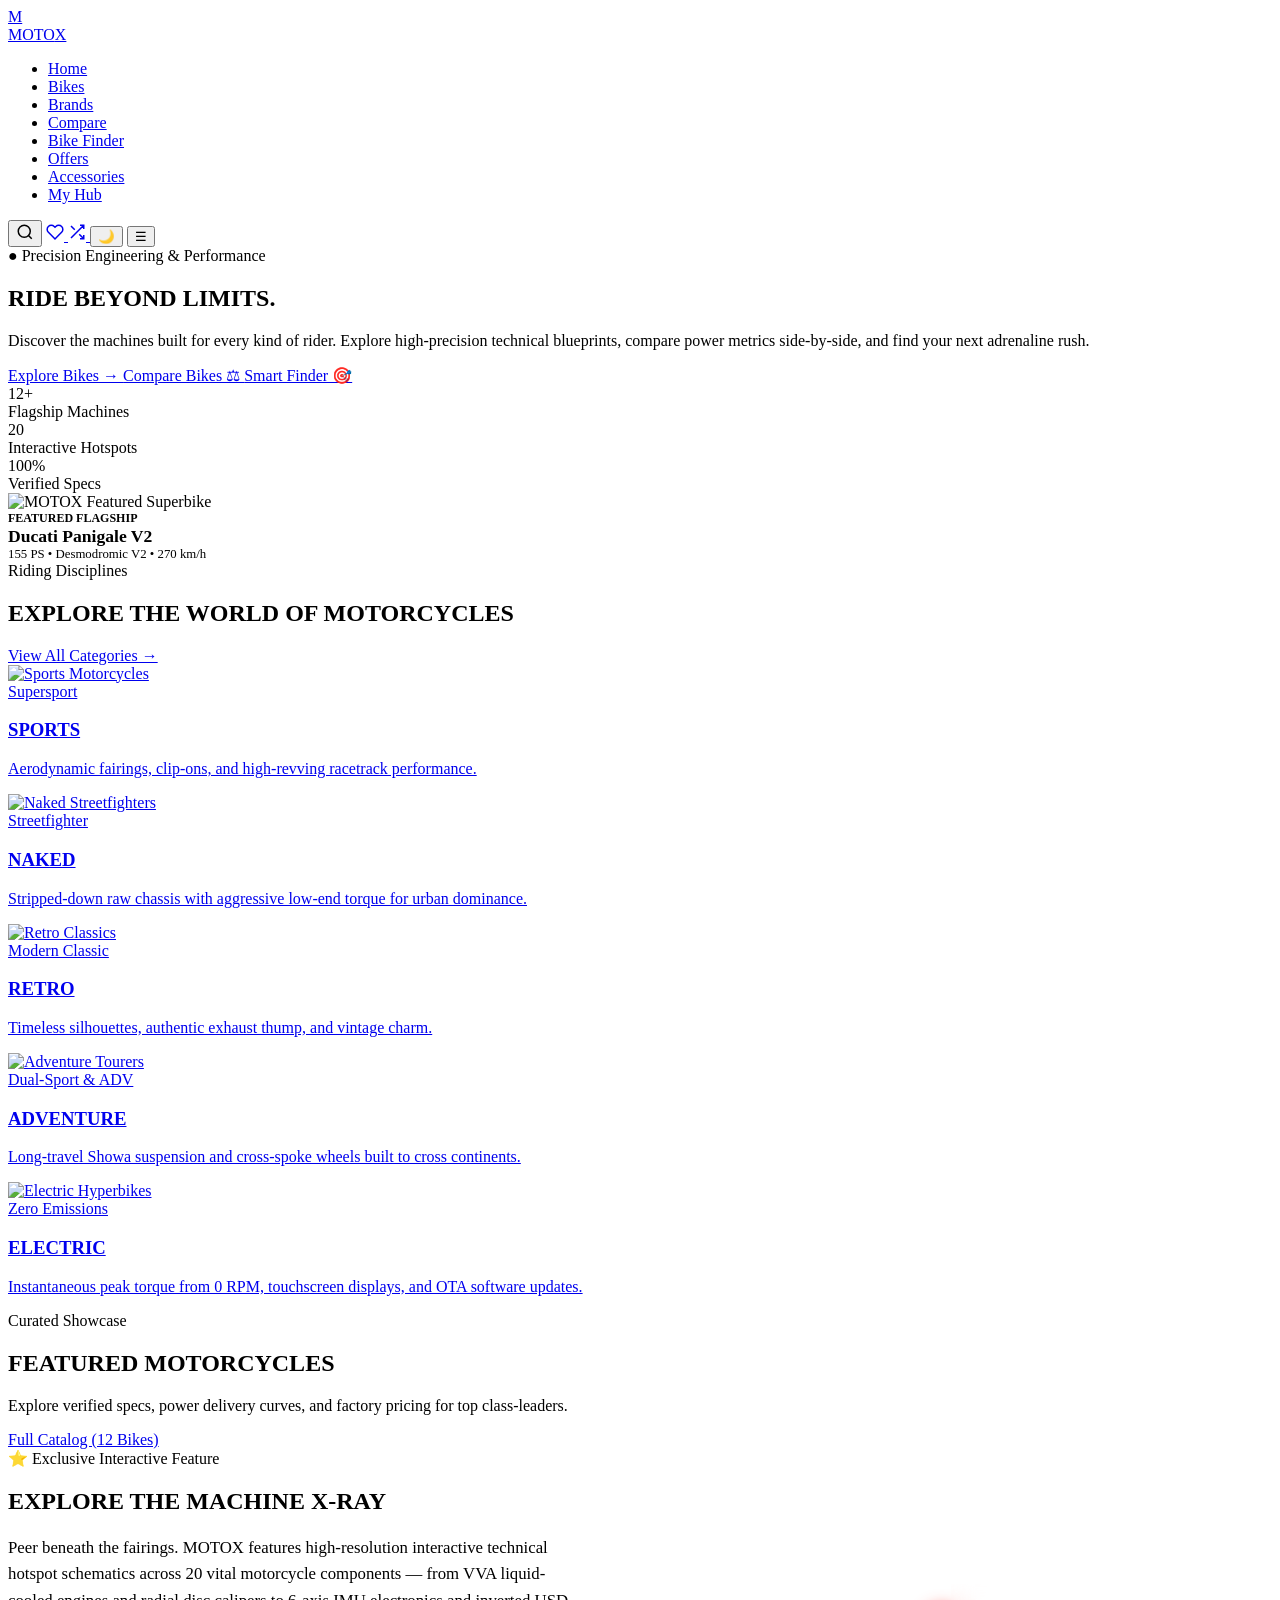
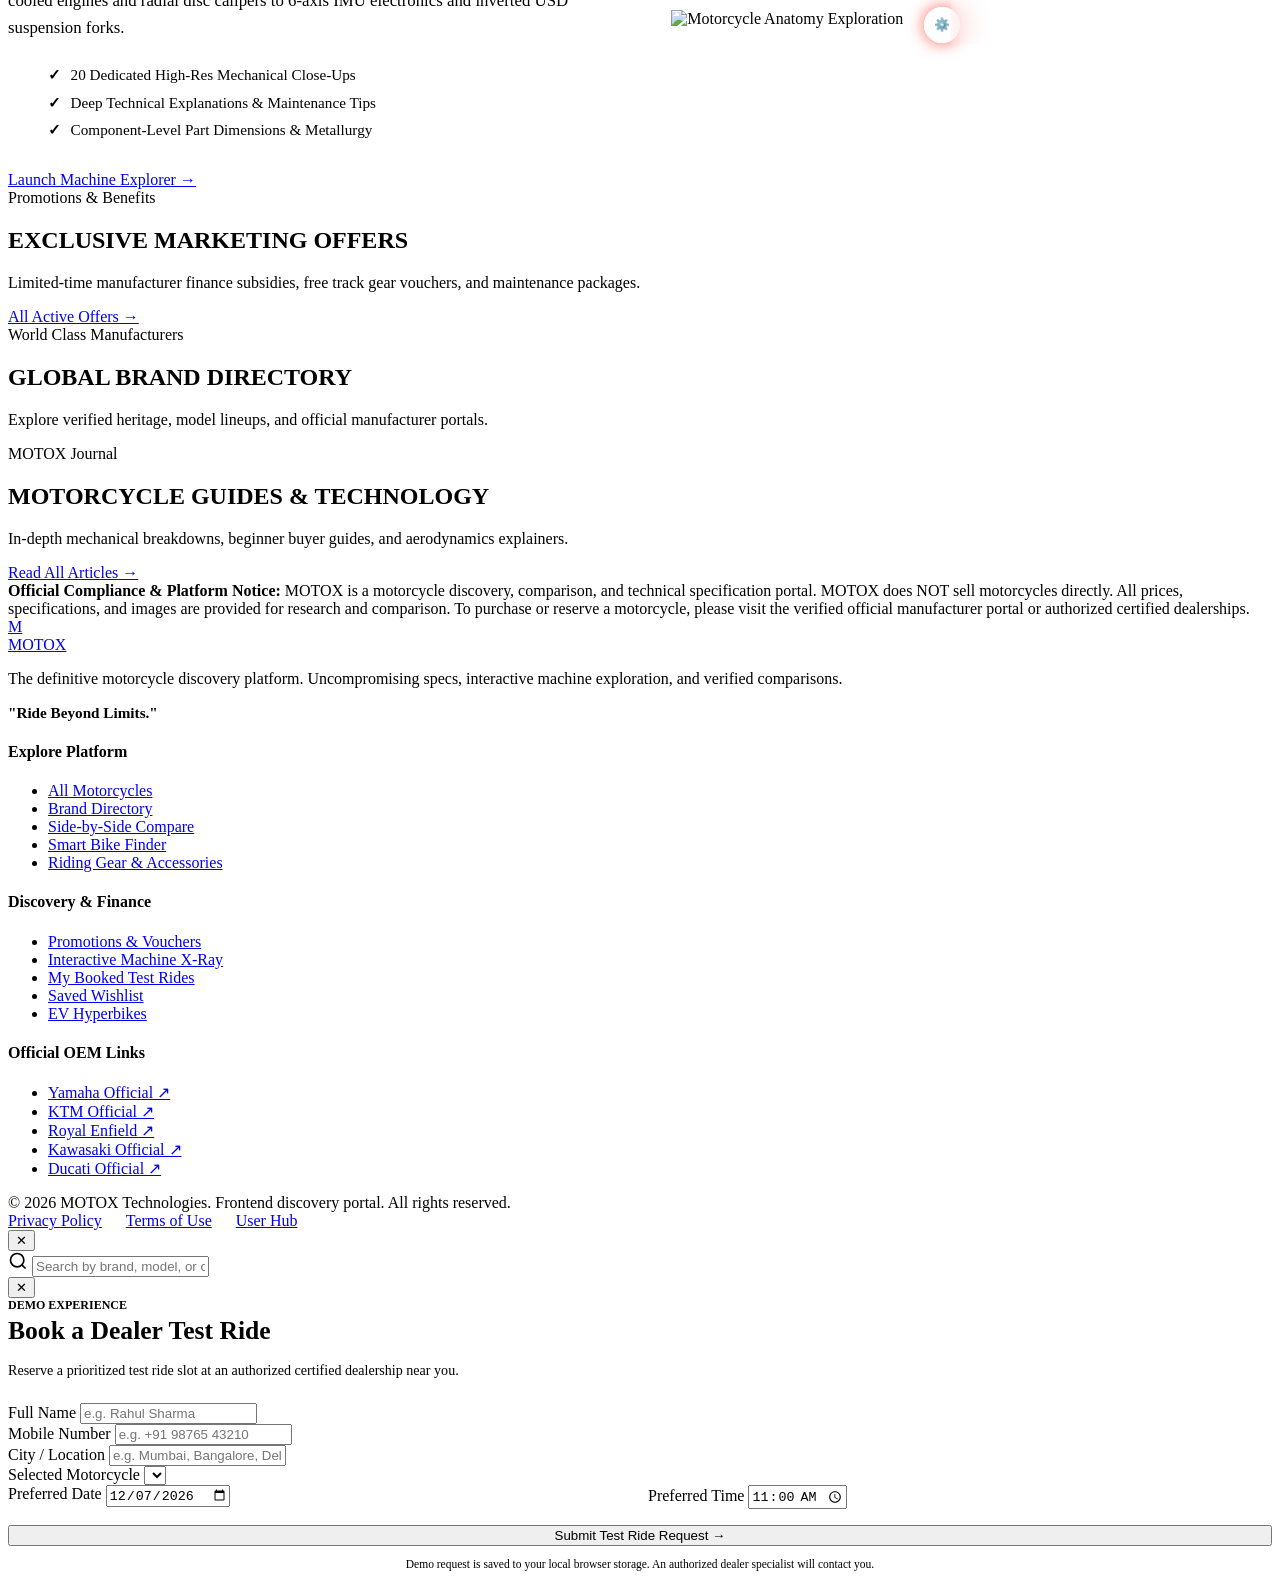
==== index.html @ 743a9ff6 "Add files via upload" ====
<!DOCTYPE html>
<html lang="en" data-theme="dark">
<head>
  <meta charset="UTF-8">
  <meta name="viewport" content="width=device-width, initial-scale=1.0">
  <title>MOTOX — Discover, Compare & Explore Premium Motorcycles</title>
  <meta name="description" content="MOTOX is the premier motorcycle discovery and comparison platform. Explore detailed engineering specifications, interactive parts anatomy, calculate EMI, and discover top bikes.">
  <link rel="stylesheet" href="css/style.css">
  <link rel="stylesheet" href="css/responsive.css">
</head>
<body>

  <!-- Sticky Premium Navigation -->
  <header class="header">
    <div class="container navbar">
      <a href="index.html" class="brand-logo">
        <div class="logo-icon">M</div>
        <span>MOTO<span class="red">X</span></span>
      </a>

      <ul class="nav-links">
        <li><a href="index.html" class="nav-link active">Home</a></li>
        <li><a href="bikes.html" class="nav-link">Bikes</a></li>
        <li><a href="brands.html" class="nav-link">Brands</a></li>
        <li><a href="compare.html" class="nav-link">Compare</a></li>
        <li><a href="finder.html" class="nav-link">Bike Finder</a></li>
        <li><a href="offers.html" class="nav-link">Offers</a></li>
        <li><a href="accessories.html" class="nav-link">Accessories</a></li>
        <li><a href="bookings.html" class="nav-link">My Hub</a></li>
      </ul>

      <div class="nav-actions">
        <!-- Search Trigger -->
        <button class="btn-icon open-search-btn" title="Search Motorcycles (/)" aria-label="Search">
          <svg width="18" height="18" viewBox="0 0 24 24" fill="none" stroke="currentColor" stroke-width="2"><circle cx="11" cy="11" r="8"/><path d="M21 21l-4.35-4.35"/></svg>
        </button>

        <!-- Wishlist -->
        <a href="bookings.html" class="btn-icon" title="Saved Wishlist" aria-label="Wishlist" style="position: relative;">
          <svg width="18" height="18" viewBox="0 0 24 24" fill="none" stroke="currentColor" stroke-width="2"><path d="M20.84 4.61a5.5 5.5 0 00-7.78 0L12 5.67l-1.06-1.06a5.5 5.5 0 00-7.78 7.78l1.06 1.06L12 21.23l7.78-7.78 1.06-1.06a5.5 5.5 0 000-7.78z"/></svg>
          <span class="wishlist-count nav-badge-count" style="display: none;">0</span>
        </a>

        <!-- Compare -->
        <a href="compare.html" class="btn-icon" title="Comparison Tray" aria-label="Compare" style="position: relative;">
          <svg width="18" height="18" viewBox="0 0 24 24" fill="none" stroke="currentColor" stroke-width="2"><path d="M16 3h5v5M4 20L21 3M21 16v5h-5M15 15l6 6M4 4l5 5"/></svg>
          <span class="compare-count nav-badge-count" style="display: none;">0</span>
        </a>

        <!-- Dark/Light Theme Toggle -->
        <button class="btn-icon theme-toggle-btn" title="Toggle Theme" aria-label="Toggle Theme">
          🌙
        </button>

        <!-- Mobile Menu Toggle -->
        <button class="btn-icon mobile-toggle" aria-label="Open Mobile Menu">
          ☰
        </button>
      </div>
    </div>
  </header>

  <main>
    <!-- Cinematic Hero Section -->
    <section class="hero">
      <div class="container hero-grid">
        <div class="hero-content">
          <div class="hero-tagline-badge">
            <span style="color: var(--accent-primary);">●</span> Precision Engineering & Performance
          </div>
          <h1 class="hero-title">RIDE BEYOND <span class="text-gradient">LIMITS.</span></h1>
          <p class="hero-subtitle">
            Discover the machines built for every kind of rider. Explore high-precision technical blueprints, compare power metrics side-by-side, and find your next adrenaline rush.
          </p>

          <div class="hero-actions">
            <a href="bikes.html" class="btn btn-primary btn-lg">
              Explore Bikes →
            </a>
            <a href="compare.html" class="btn btn-secondary btn-lg">
              Compare Bikes ⚖
            </a>
            <a href="finder.html" class="btn btn-outline btn-lg">
              Smart Finder 🎯
            </a>
          </div>

          <div class="hero-stats">
            <div class="stat-item">
              <div class="stat-num">12+</div>
              <div class="stat-label">Flagship Machines</div>
            </div>
            <div class="stat-item">
              <div class="stat-num">20</div>
              <div class="stat-label">Interactive Hotspots</div>
            </div>
            <div class="stat-item">
              <div class="stat-num">100%</div>
              <div class="stat-label">Verified Specs</div>
            </div>
          </div>
        </div>

        <div class="hero-visual">
          <div class="hero-glow-ring"></div>
          <div class="hero-image-wrap">
            <img src="https://images.unsplash.com/photo-1568772585407-9361f9bf3a87?auto=format&fit=crop&w=1200&q=80" alt="MOTOX Featured Superbike" onerror="handleImgError(this)">
          </div>
          <div class="hero-badge-floating">
            <div style="font-size: 0.75rem; text-transform: uppercase; color: var(--accent-primary); font-weight: 700;">Featured Flagship</div>
            <div style="font-size: 1.1rem; font-weight: 800;">Ducati Panigale V2</div>
            <div style="font-size: 0.8rem; color: var(--text-muted);">155 PS • Desmodromic V2 • 270 km/h</div>
          </div>
        </div>
      </div>
    </section>

    <!-- Category Discovery Section -->
    <section class="section section-darker">
      <div class="container">
        <div class="section-header">
          <div>
            <span class="section-subtitle-tag">Riding Disciplines</span>
            <h2 class="section-title">EXPLORE THE WORLD OF MOTORCYCLES</h2>
          </div>
          <a href="bikes.html" class="btn btn-outline btn-sm">View All Categories →</a>
        </div>

        <div class="categories-grid">
          <a href="bikes.html?category=sports" class="category-card">
            <img src="https://images.unsplash.com/photo-1568772585407-9361f9bf3a87?auto=format&fit=crop&w=800&q=80" alt="Sports Motorcycles" onerror="handleImgError(this)">
            <div class="category-card-overlay"></div>
            <div class="category-card-content">
              <span class="badge badge-accent" style="margin-bottom: 0.4rem;">Supersport</span>
              <h3 class="category-card-title">SPORTS</h3>
              <p class="category-card-desc">Aerodynamic fairings, clip-ons, and high-revving racetrack performance.</p>
            </div>
          </a>

          <a href="bikes.html?category=naked" class="category-card">
            <img src="https://images.unsplash.com/photo-1609630875171-b1321377ee65?auto=format&fit=crop&w=800&q=80" alt="Naked Streetfighters" onerror="handleImgError(this)">
            <div class="category-card-overlay"></div>
            <div class="category-card-content">
              <span class="badge badge-accent" style="margin-bottom: 0.4rem;">Streetfighter</span>
              <h3 class="category-card-title">NAKED</h3>
              <p class="category-card-desc">Stripped-down raw chassis with aggressive low-end torque for urban dominance.</p>
            </div>
          </a>

          <a href="bikes.html?category=retro" class="category-card">
            <img src="https://images.unsplash.com/photo-1599819811279-d5ad9cccf838?auto=format&fit=crop&w=800&q=80" alt="Retro Classics" onerror="handleImgError(this)">
            <div class="category-card-overlay"></div>
            <div class="category-card-content">
              <span class="badge badge-accent" style="margin-bottom: 0.4rem;">Modern Classic</span>
              <h3 class="category-card-title">RETRO</h3>
              <p class="category-card-desc">Timeless silhouettes, authentic exhaust thump, and vintage charm.</p>
            </div>
          </a>

          <a href="bikes.html?category=adventure" class="category-card">
            <img src="https://images.unsplash.com/photo-1591637333184-19aa84b3e01f?auto=format&fit=crop&w=800&q=80" alt="Adventure Tourers" onerror="handleImgError(this)">
            <div class="category-card-overlay"></div>
            <div class="category-card-content">
              <span class="badge badge-accent" style="margin-bottom: 0.4rem;">Dual-Sport & ADV</span>
              <h3 class="category-card-title">ADVENTURE</h3>
              <p class="category-card-desc">Long-travel Showa suspension and cross-spoke wheels built to cross continents.</p>
            </div>
          </a>

          <a href="bikes.html?category=electric" class="category-card">
            <img src="https://images.unsplash.com/photo-1558981854-325087796d88?auto=format&fit=crop&w=800&q=80" alt="Electric Hyperbikes" onerror="handleImgError(this)">
            <div class="category-card-overlay"></div>
            <div class="category-card-content">
              <span class="badge badge-accent" style="margin-bottom: 0.4rem;">Zero Emissions</span>
              <h3 class="category-card-title">ELECTRIC</h3>
              <p class="category-card-desc">Instantaneous peak torque from 0 RPM, touchscreen displays, and OTA software updates.</p>
            </div>
          </a>
        </div>
      </div>
    </section>

    <!-- Featured Motorcycles Product Grid -->
    <section class="section">
      <div class="container">
        <div class="section-header">
          <div>
            <span class="section-subtitle-tag">Curated Showcase</span>
            <h2 class="section-title">FEATURED MOTORCYCLES</h2>
            <p class="section-desc">Explore verified specs, power delivery curves, and factory pricing for top class-leaders.</p>
          </div>
          <div style="display: flex; gap: 0.5rem;">
            <a href="bikes.html" class="btn btn-secondary btn-sm">Full Catalog (12 Bikes)</a>
          </div>
        </div>

        <div class="bikes-grid" id="featuredHomeBikesGrid">
          <!-- Populated via JavaScript -->
        </div>
      </div>
    </section>

    <!-- Feature Highlight: "Explore The Machine" Teaser -->
    <section class="section section-darker" style="border-top: 1px solid var(--border-subtle); border-bottom: 1px solid var(--border-subtle);">
      <div class="container">
        <div style="display: grid; grid-template-columns: 1fr 1.1fr; gap: 3.5rem; align-items: center;">
          <div>
            <span class="section-subtitle-tag">⭐ Exclusive Interactive Feature</span>
            <h2 class="section-title" style="margin-bottom: 1.25rem;">EXPLORE THE MACHINE X-RAY</h2>
            <p style="color: var(--text-secondary); font-size: 1.05rem; line-height: 1.6; margin-bottom: 1.5rem;">
              Peer beneath the fairings. MOTOX features high-resolution interactive technical hotspot schematics across 20 vital motorcycle components — from VVA liquid-cooled engines and radial disc calipers to 6-axis IMU electronics and inverted USD suspension forks.
            </p>
            <ul style="list-style: none; display: flex; flex-direction: column; gap: 0.6rem; margin-bottom: 2rem;">
              <li style="display: flex; align-items: center; gap: 0.6rem; color: var(--text-primary); font-size: 0.95rem;">
                <span style="color: var(--accent-primary); font-weight: bold;">✓</span> 20 Dedicated High-Res Mechanical Close-Ups
              </li>
              <li style="display: flex; align-items: center; gap: 0.6rem; color: var(--text-primary); font-size: 0.95rem;">
                <span style="color: var(--accent-primary); font-weight: bold;">✓</span> Deep Technical Explanations & Maintenance Tips
              </li>
              <li style="display: flex; align-items: center; gap: 0.6rem; color: var(--text-primary); font-size: 0.95rem;">
                <span style="color: var(--accent-primary); font-weight: bold;">✓</span> Component-Level Part Dimensions & Metallurgy
              </li>
            </ul>
            <a href="bike-details.html?id=yamaha-r15-v4" class="btn btn-primary btn-lg">
              Launch Machine Explorer →
            </a>
          </div>

          <div style="position: relative; background: var(--bg-surface); border: 1px solid var(--border-medium); border-radius: var(--radius-xl); padding: 2rem; box-shadow: var(--shadow-lg);">
            <img src="https://images.unsplash.com/photo-1568772585407-9361f9bf3a87?auto=format&fit=crop&w=1000&q=80" alt="Motorcycle Anatomy Exploration" style="border-radius: var(--radius-md); width: 100%;" onerror="handleImgError(this)">
            <div style="position: absolute; top: 35%; left: 45%; background: var(--accent-primary); color: #fff; border: 2px solid #fff; width: 32px; height: 32px; border-radius: 50%; display: flex; align-items: center; justify-content: center; font-size: 0.8rem; font-weight: 800; box-shadow: 0 0 16px rgba(255,59,48,0.8); animation: pulseRing 2s infinite;">
              ⚙️
            </div>
            <div style="position: absolute; bottom: 20%; right: 10%; background: var(--bg-glass); backdrop-filter: blur(10px); border: 1px solid var(--border-medium); padding: 0.75rem 1.25rem; border-radius: var(--radius-md);">
              <span style="color: var(--accent-primary); font-size: 0.75rem; font-weight: 700; text-transform: uppercase;">Hotspot #1</span>
              <div style="font-weight: 800; font-size: 0.95rem;">155cc Liquid-Cooled VVA Engine</div>
            </div>
          </div>
        </div>
      </div>
    </section>

    <!-- Limited Time Marketing Offers & Countdown -->
    <section class="section">
      <div class="container">
        <div class="section-header">
          <div>
            <span class="section-subtitle-tag">Promotions & Benefits</span>
            <h2 class="section-title">EXCLUSIVE MARKETING OFFERS</h2>
            <p class="section-desc">Limited-time manufacturer finance subsidies, free track gear vouchers, and maintenance packages.</p>
          </div>
          <a href="offers.html" class="btn btn-outline btn-sm">All Active Offers →</a>
        </div>

        <div class="offers-grid" id="homeOffersGrid">
          <!-- Populated by JS -->
        </div>
      </div>
    </section>

    <!-- Brand Discovery Showcase -->
    <section class="section section-darker">
      <div class="container">
        <div class="section-header-center">
          <span class="section-subtitle-tag">World Class Manufacturers</span>
          <h2 class="section-title">GLOBAL BRAND DIRECTORY</h2>
          <p class="section-desc">Explore verified heritage, model lineups, and official manufacturer portals.</p>
        </div>

        <div style="display: grid; grid-template-columns: repeat(auto-fill, minmax(180px, 1fr)); gap: 1.25rem;" id="homeBrandsGrid">
          <!-- Populated by JS -->
        </div>
      </div>
    </section>

    <!-- Editorial Guides & Tech Articles -->
    <section class="section">
      <div class="container">
        <div class="section-header">
          <div>
            <span class="section-subtitle-tag">MOTOX Journal</span>
            <h2 class="section-title">MOTORCYCLE GUIDES & TECHNOLOGY</h2>
            <p class="section-desc">In-depth mechanical breakdowns, beginner buyer guides, and aerodynamics explainers.</p>
          </div>
          <a href="articles.html" class="btn btn-outline btn-sm" id="viewAllArticlesBtn">Read All Articles →</a>
        </div>

        <div class="articles-grid" id="homeArticlesGrid">
          <!-- Populated by JS -->
        </div>
      </div>
    </section>
  </main>

  <!-- Premium Footer -->
  <footer class="footer">
    <div class="container">
      <div class="footer-disclaimer-card">
        <strong>Official Compliance & Platform Notice:</strong> MOTOX is a motorcycle discovery, comparison, and technical specification portal. MOTOX does NOT sell motorcycles directly. All prices, specifications, and images are provided for research and comparison. To purchase or reserve a motorcycle, please visit the verified official manufacturer portal or authorized certified dealerships.
      </div>

      <div class="footer-grid">
        <div class="footer-brand">
          <a href="index.html" class="brand-logo">
            <div class="logo-icon">M</div>
            <span>MOTO<span class="red">X</span></span>
          </a>
          <p>The definitive motorcycle discovery platform. Uncompromising specs, interactive machine exploration, and verified comparisons.</p>
          <div style="color: var(--accent-primary); font-family: var(--font-heading); font-weight: 700; font-size: 0.95rem;">
            "Ride Beyond Limits."
          </div>
        </div>

        <div class="footer-links-col">
          <h4>Explore Platform</h4>
          <ul class="footer-links">
            <li><a href="bikes.html">All Motorcycles</a></li>
            <li><a href="brands.html">Brand Directory</a></li>
            <li><a href="compare.html">Side-by-Side Compare</a></li>
            <li><a href="finder.html">Smart Bike Finder</a></li>
            <li><a href="accessories.html">Riding Gear & Accessories</a></li>
          </ul>
        </div>

        <div class="footer-links-col">
          <h4>Discovery & Finance</h4>
          <ul class="footer-links">
            <li><a href="offers.html">Promotions & Vouchers</a></li>
            <li><a href="bike-details.html?id=yamaha-r15-v4">Interactive Machine X-Ray</a></li>
            <li><a href="bookings.html">My Booked Test Rides</a></li>
            <li><a href="bookings.html">Saved Wishlist</a></li>
            <li><a href="bikes.html?category=electric">EV Hyperbikes</a></li>
          </ul>
        </div>

        <div class="footer-links-col">
          <h4>Official OEM Links</h4>
          <ul class="footer-links">
            <li><a href="https://www.yamaha-motor-india.com" target="_blank" rel="noopener">Yamaha Official ↗</a></li>
            <li><a href="https://www.ktm.com" target="_blank" rel="noopener">KTM Official ↗</a></li>
            <li><a href="https://www.royalenfield.com" target="_blank" rel="noopener">Royal Enfield ↗</a></li>
            <li><a href="https://kawasaki-india.com" target="_blank" rel="noopener">Kawasaki Official ↗</a></li>
            <li><a href="https://www.ducati.com" target="_blank" rel="noopener">Ducati Official ↗</a></li>
          </ul>
        </div>
      </div>

      <div class="footer-bottom">
        <div>© 2026 MOTOX Technologies. Frontend discovery portal. All rights reserved.</div>
        <div style="display: flex; gap: 1.5rem;">
          <a href="#" onclick="showToast('Privacy Policy: MOTOX does not sell user data.', 'info'); return false;">Privacy Policy</a>
          <a href="#" onclick="showToast('Terms of Service: Frontend platform for informational research.', 'info'); return false;">Terms of Use</a>
          <a href="bookings.html">User Hub</a>
        </div>
      </div>
    </div>
  </footer>

  <!-- Search Modal Overlay -->
  <div class="search-modal" id="searchModal">
    <div class="search-box-card">
      <button class="modal-close-btn" id="closeSearchBtn">✕</button>
      <div class="search-input-wrap">
        <svg width="20" height="20" viewBox="0 0 24 24" fill="none" stroke="currentColor" stroke-width="2"><circle cx="11" cy="11" r="8"/><path d="M21 21l-4.35-4.35"/></svg>
        <input type="text" id="searchInput" placeholder="Search by brand, model, or capacity (e.g. Yamaha, Ninja, 400)..." autocomplete="off">
      </div>
      <div class="search-results" id="searchResults"></div>
    </div>
  </div>

  <!-- Test Ride Booking Modal -->
  <div class="modal-overlay" id="testRideModal">
    <div class="modal-dialog">
      <button class="modal-close-btn" id="closeTestRideBtn">✕</button>
      <div style="font-size: 0.75rem; text-transform: uppercase; color: var(--accent-primary); font-weight: 700;">Demo Experience</div>
      <h3 style="font-size: 1.6rem; font-weight: 800; margin: 0.2rem 0 1rem;">Book a Dealer Test Ride</h3>
      <p style="font-size: 0.88rem; color: var(--text-secondary); margin-bottom: 1.5rem;">
        Reserve a prioritized test ride slot at an authorized certified dealership near you.
      </p>

      <form id="testRideForm">
        <div class="form-group">
          <label class="form-label" for="trName">Full Name</label>
          <input type="text" id="trName" class="form-control" placeholder="e.g. Rahul Sharma" required>
        </div>

        <div class="form-group">
          <label class="form-label" for="trPhone">Mobile Number</label>
          <input type="tel" id="trPhone" class="form-control" placeholder="e.g. +91 98765 43210" required>
        </div>

        <div class="form-group">
          <label class="form-label" for="trCity">City / Location</label>
          <input type="text" id="trCity" class="form-control" placeholder="e.g. Mumbai, Bangalore, Delhi" required>
        </div>

        <div class="form-group">
          <label class="form-label" for="testRideBikeSelect">Selected Motorcycle</label>
          <select id="testRideBikeSelect" class="form-control" required></select>
        </div>

        <div style="display: grid; grid-template-columns: 1fr 1fr; gap: 1rem;">
          <div class="form-group">
            <label class="form-label" for="trDate">Preferred Date</label>
            <input type="date" id="trDate" class="form-control" required>
          </div>
          <div class="form-group">
            <label class="form-label" for="trTime">Preferred Time</label>
            <input type="time" id="trTime" class="form-control" required>
          </div>
        </div>

        <button type="submit" class="btn btn-primary" style="width: 100%; margin-top: 1rem;">
          Submit Test Ride Request →
        </button>
        <p style="font-size: 0.72rem; color: var(--text-muted); text-align: center; margin-top: 0.75rem;">
          Demo request is saved to your local browser storage. An authorized dealer specialist will contact you.
        </p>
      </form>
    </div>
  </div>

  <!-- Scripts -->
  <script src="js/data.js"></script>
  <script src="js/app.js"></script>
  <script>
    // Home Page Specific Renderers
    document.addEventListener("DOMContentLoaded", () => {
      // Set default test ride date to tomorrow
      const tomorrow = new Date();
      tomorrow.setDate(tomorrow.getDate() + 1);
      const trDate = document.getElementById("trDate");
      if (trDate) trDate.value = tomorrow.toISOString().split("T")[0];
      const trTime = document.getElementById("trTime");
      if (trTime) trTime.value = "11:00";

      // Render Featured 6 Motorcycles
      const featuredGrid = document.getElementById("featuredHomeBikesGrid");
      if (featuredGrid) {
        const featured = MOTOX_DATA.bikes.slice(0, 6);
        featuredGrid.innerHTML = featured.map(b => createBikeCardHTML(b)).join("");
      }

      // Render Home Offers (First 2)
      const homeOffersGrid = document.getElementById("homeOffersGrid");
      if (homeOffersGrid) {
        homeOffersGrid.innerHTML = MOTOX_DATA.offers.slice(0, 2).map(offer => `
          <div class="offer-card fade-in">
            <div style="display: flex; justify-content: space-between;">
              <span class="badge badge-accent">${offer.category}</span>
              <span class="badge">${offer.badge}</span>
            </div>
            <h3 style="font-size: 1.3rem; font-weight: 800; margin: 0.2rem 0;">${offer.title}</h3>
            <div style="font-family: var(--font-heading); font-size: 1.2rem; font-weight: 900; color: var(--accent-primary);">${offer.discount}</div>
            <p style="font-size: 0.85rem; color: var(--text-secondary);">${offer.description}</p>
            <div style="display: flex; gap: 0.5rem; margin-top: auto;">
              <button class="btn btn-secondary btn-sm" style="flex: 1;" onclick="showToast('Promo Code: ${offer.code}', 'info')">Code: ${offer.code}</button>
              <a href="offers.html" class="btn btn-primary btn-sm">View Timer</a>
            </div>
          </div>
        `).join("");
      }

      // Render Brands Showcase
      const brandsGrid = document.getElementById("homeBrandsGrid");
      if (brandsGrid) {
        brandsGrid.innerHTML = MOTOX_DATA.brands.slice(0, 6).map(b => `
          <a href="bikes.html?brand=${b.id}" style="display: flex; flex-direction: column; align-items: center; text-align: center; padding: 1.25rem 1rem; background: var(--bg-surface-elevated); border: 1px solid var(--border-subtle); border-radius: var(--radius-md); transition: all var(--transition-fast);">
            <div style="font-weight: 900; font-size: 1.2rem; color: var(--text-primary); margin-bottom: 0.2rem;">${b.name}</div>
            <div style="font-size: 0.75rem; color: var(--accent-primary); font-weight: 700;">${b.country}</div>
            <div style="font-size: 0.75rem; color: var(--text-muted); font-style: italic; margin-top: 0.4rem;">"${b.tagline}"</div>
          </a>
        `).join("");
      }

      // Render Home Articles (First 3)
      const homeArticlesGrid = document.getElementById("homeArticlesGrid");
      if (homeArticlesGrid) {
        homeArticlesGrid.innerHTML = MOTOX_DATA.articles.slice(0, 3).map(a => `
          <div class="article-card fade-in">
            <div class="article-card-img">
              <img src="${a.image}" alt="${a.title}" loading="lazy" onerror="handleImgError(this)">
            </div>
            <div class="article-card-body">
              <span class="badge badge-accent" style="align-self: flex-start; margin-bottom: 0.5rem;">${a.category}</span>
              <h3 style="font-size: 1.15rem; font-weight: 800; margin-bottom: 0.5rem; line-height: 1.3;">${a.title}</h3>
              <p style="font-size: 0.85rem; color: var(--text-secondary); line-height: 1.5; margin-bottom: 1rem;">${a.summary}</p>
              <div style="margin-top: auto; display: flex; justify-content: space-between; align-items: center; border-top: 1px solid var(--border-subtle); padding-top: 0.75rem; font-size: 0.75rem; color: var(--text-muted);">
                <span>⏱️ ${a.readTime}</span>
                <button class="btn btn-outline btn-sm" onclick="openArticleModal('${a.id}')">Read Guide →</button>
              </div>
            </div>
          </div>
        `).join("");
      }
    });

    function openArticleModal(articleId) {
      const a = getArticleById(articleId);
      if (!a) return;

      let modal = document.getElementById("articleModal");
      if (!modal) {
        modal = document.createElement("div");
        modal.id = "articleModal";
        modal.className = "modal-overlay";
        modal.innerHTML = `
          <div class="modal-dialog" style="max-width: 750px;">
            <button class="modal-close-btn" onclick="document.getElementById('articleModal').classList.remove('active')">✕</button>
            <div id="articleModalBody"></div>
          </div>
        `;
        document.body.appendChild(modal);

        modal.addEventListener("click", (e) => {
          if (e.target === modal) modal.classList.remove("active");
        });
      }

      const body = modal.querySelector("#articleModalBody");
      body.innerHTML = `
        <span class="badge badge-accent" style="margin-bottom: 0.5rem;">${a.category} • ${a.readTime}</span>
        <h2 style="font-size: 1.8rem; font-weight: 900; margin-bottom: 1rem; line-height: 1.2;">${a.title}</h2>
        <img src="${a.image}" alt="${a.title}" style="width: 100%; height: 260px; object-fit: cover; border-radius: var(--radius-md); margin-bottom: 1.5rem;" onerror="handleImgError(this)">
        <div style="color: var(--text-secondary); font-size: 0.95rem; line-height: 1.7;">
          ${a.content}
        </div>
      `;
      modal.classList.add("active");
    }
  </script>
</body>
</html>
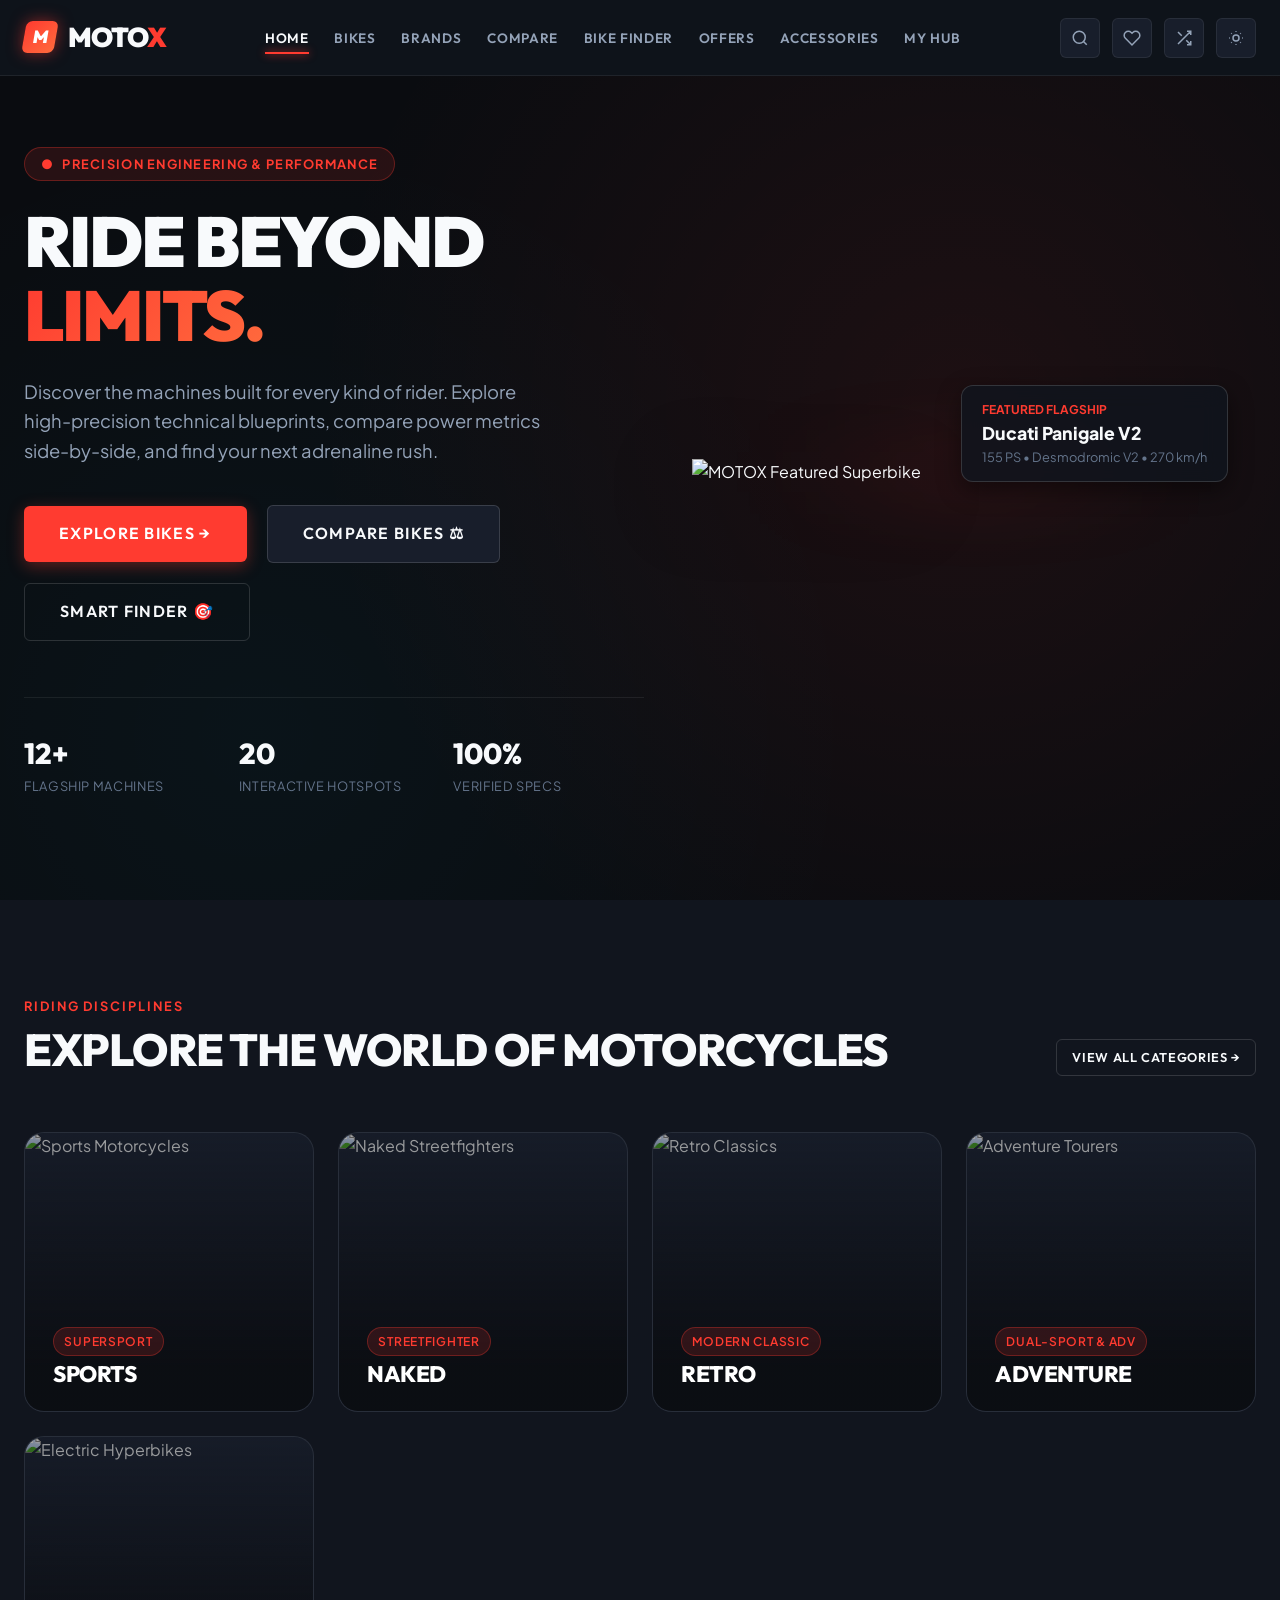
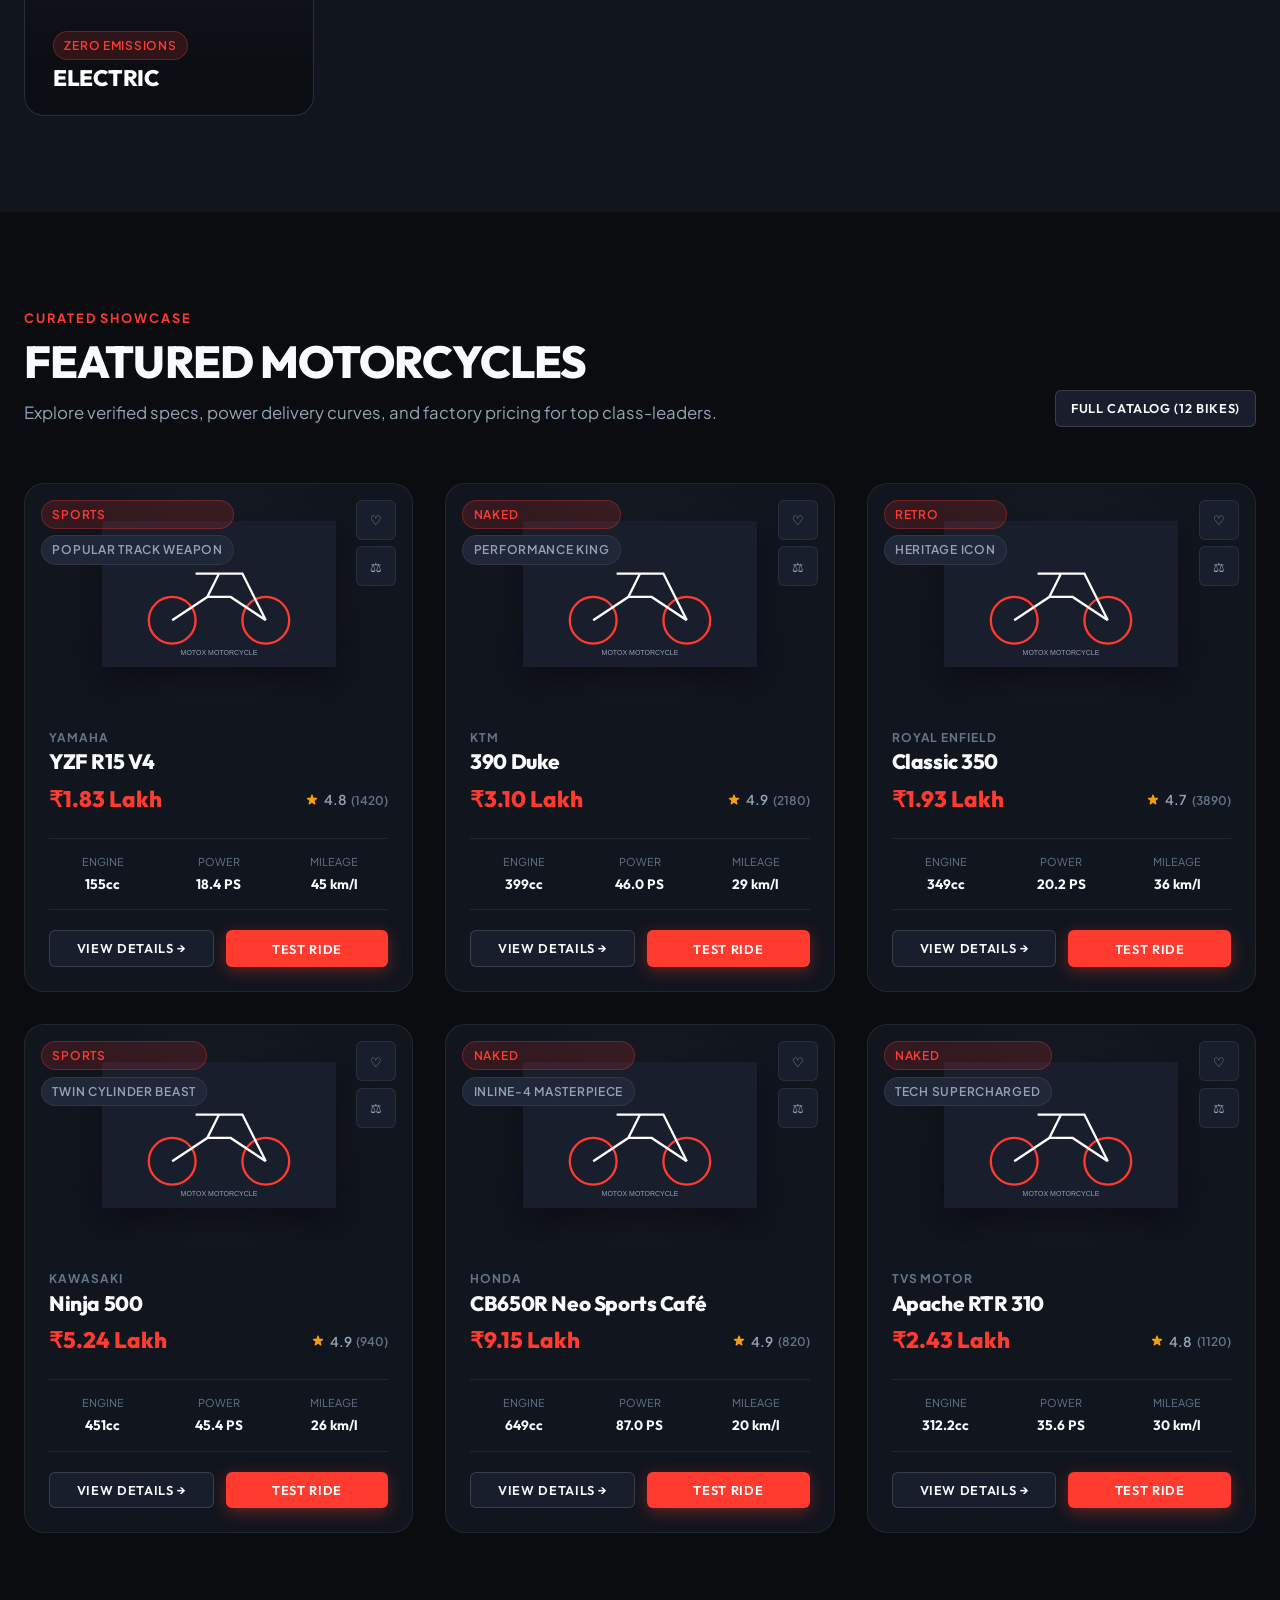
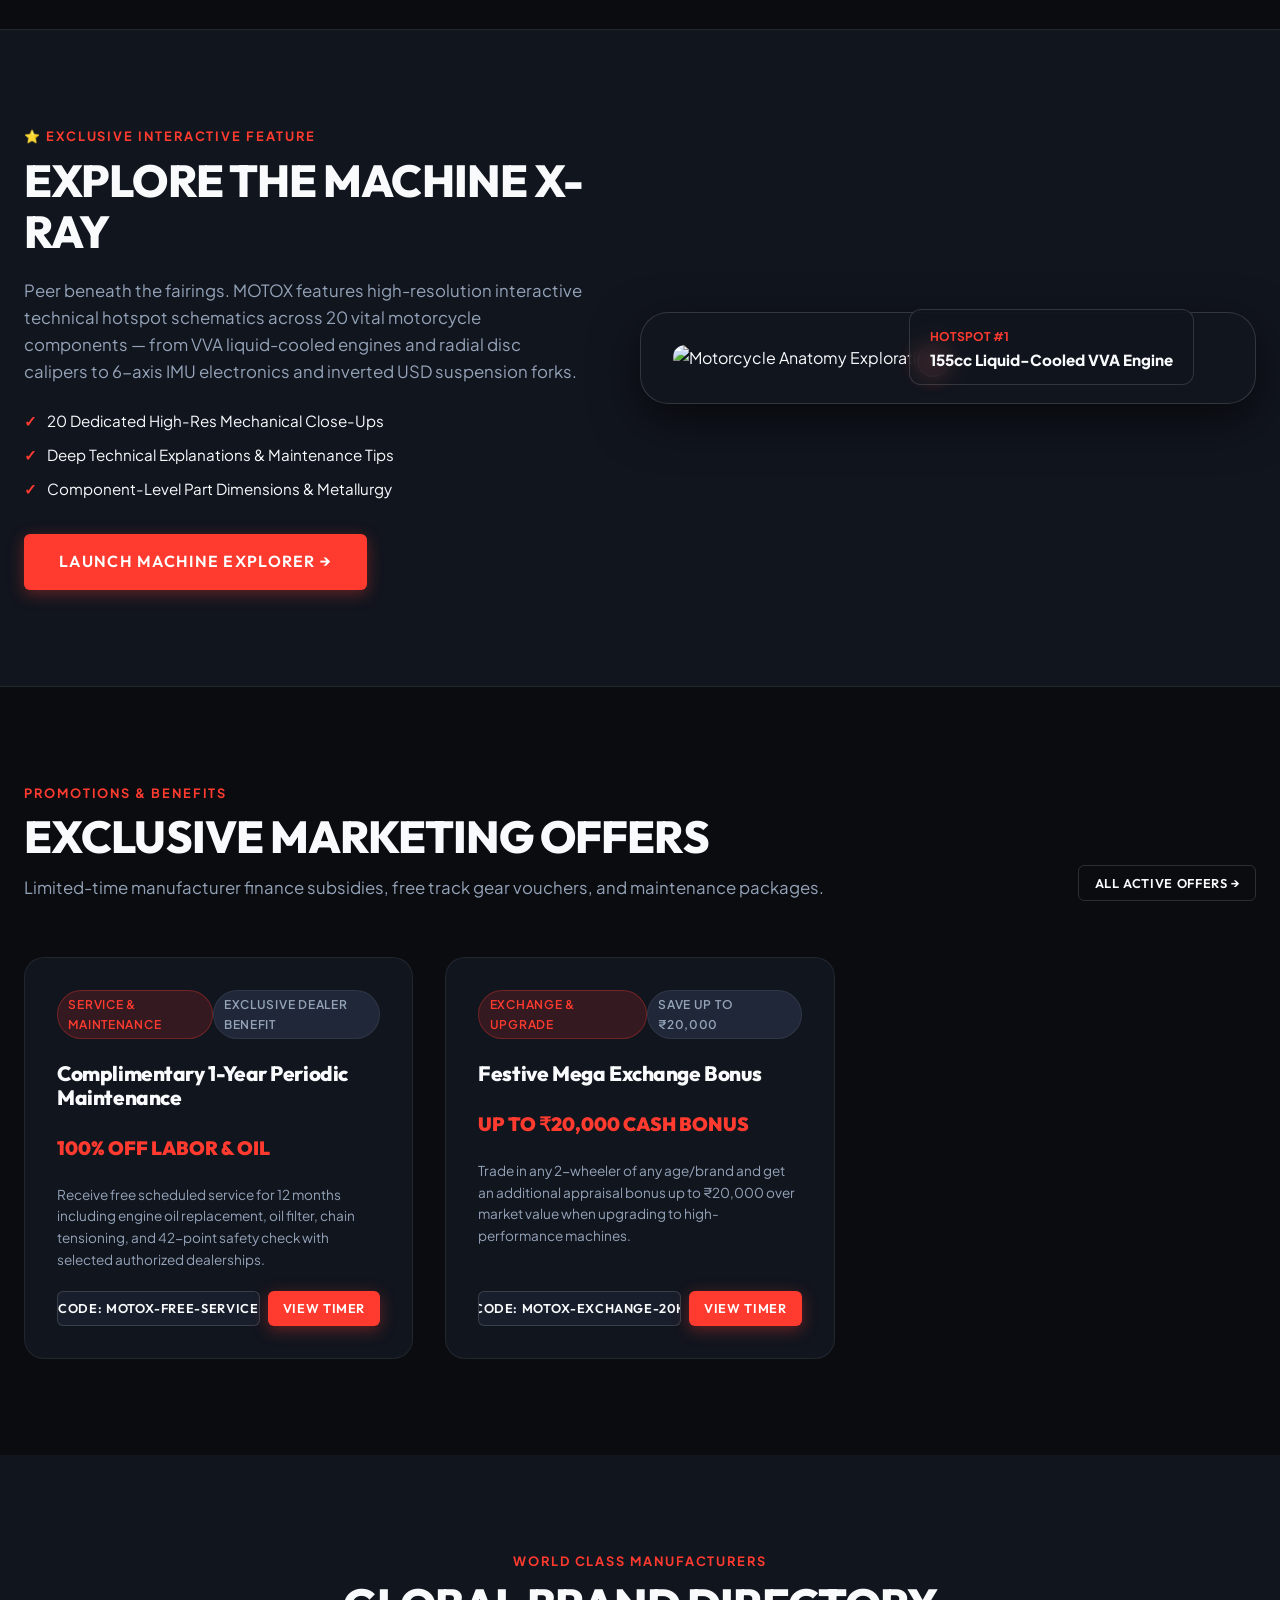
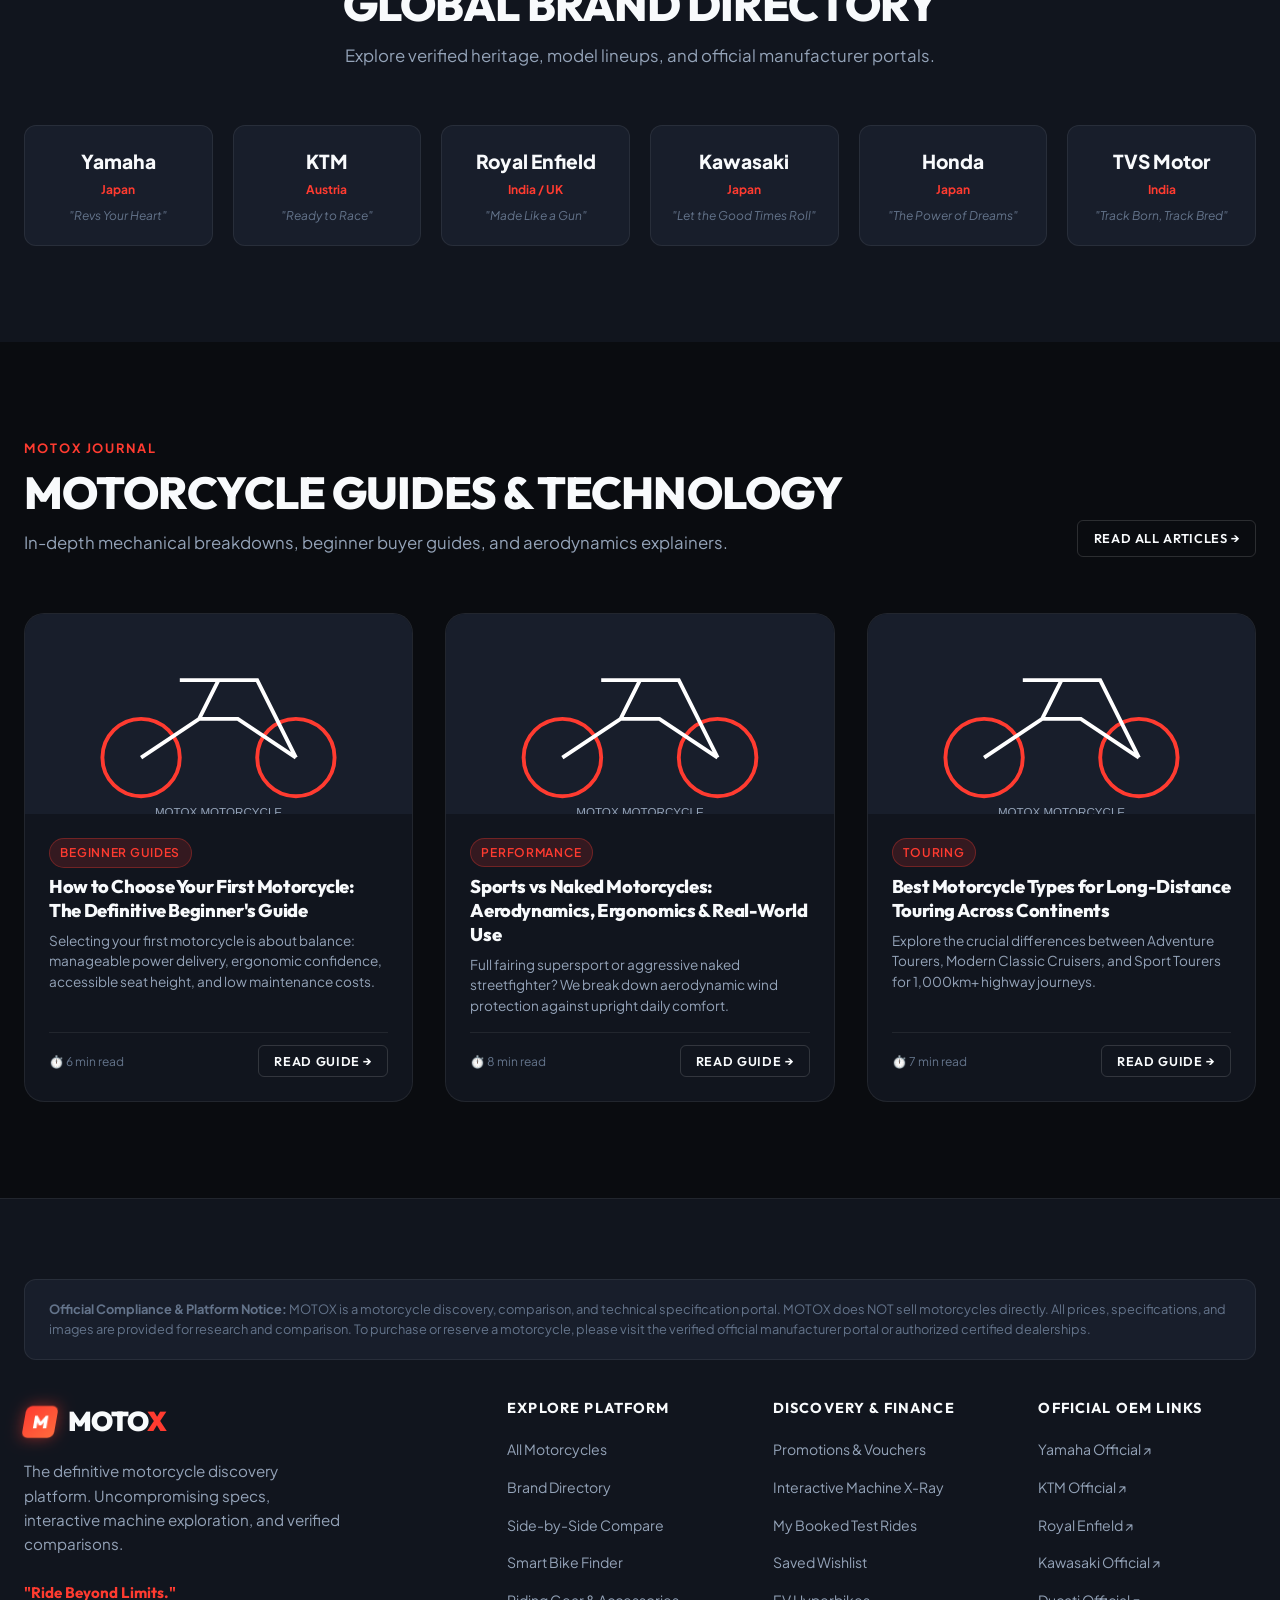
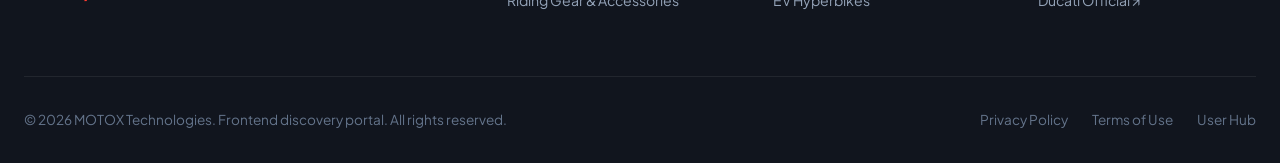
==== commit 6315f1c8: "Add Google site verification meta tag Added Google site verification meta tag for SEO." ====
--- a/index.html
+++ b/index.html
@@ -1,6 +1,7 @@
 <!DOCTYPE html>
 <html lang="en" data-theme="dark">
 <head>
+  <meta name="google-site-verification" content="saJHfiMKY3LqbyK0bqYCzNXYrt9h3PHPN14oOECkrks" />
   <meta charset="UTF-8">
   <meta name="viewport" content="width=device-width, initial-scale=1.0">
   <title>MOTOX — Discover, Compare & Explore Premium Motorcycles</title>
--- a/css/style.css
+++ b/css/style.css
@@ -0,0 +1,2233 @@
+/* ==========================================================================
+   MOTOX - Premium Motorcycle Discovery & Comparison Platform
+   Design System & Master Stylesheet
+   ========================================================================== */
+
+@import url('https://fonts.googleapis.com/css2?family=JetBrains+Mono:wght@400;500;700&family=Outfit:wght@300;400;500;600;700;800;900&family=Plus+Jakarta+Sans:wght@300;400;500;600;700&display=swap');
+
+:root {
+  /* Color Palette - Dark Automotive Theme (Default) */
+  --bg-main: #0a0c10;
+  --bg-surface: #11151e;
+  --bg-surface-elevated: #181e2b;
+  --bg-surface-hover: #1f2738;
+  --bg-glass: rgba(17, 21, 30, 0.82);
+  --bg-glass-card: rgba(24, 30, 43, 0.7);
+
+  --border-subtle: rgba(255, 255, 255, 0.07);
+  --border-medium: rgba(255, 255, 255, 0.14);
+  --border-glow: rgba(255, 59, 48, 0.4);
+
+  --accent-primary: #ff3b30;
+  --accent-primary-rgb: 255, 59, 48;
+  --accent-hover: #ff5247;
+  --accent-gradient: linear-gradient(135deg, #ff3b30 0%, #ff6b3d 100%);
+  --accent-secondary: #00d2ff;
+  --accent-amber: #f59e0b;
+  --accent-green: #10b981;
+
+  --text-primary: #f8fafc;
+  --text-secondary: #94a3b8;
+  --text-muted: #64748b;
+  --text-inverse: #0a0c10;
+
+  --shadow-sm: 0 2px 8px rgba(0, 0, 0, 0.3);
+  --shadow-md: 0 8px 24px rgba(0, 0, 0, 0.45);
+  --shadow-lg: 0 16px 48px rgba(0, 0, 0, 0.6);
+  --shadow-glow: 0 0 35px rgba(255, 59, 48, 0.25);
+
+  --font-heading: 'Outfit', -apple-system, BlinkMacSystemFont, sans-serif;
+  --font-body: 'Plus Jakarta Sans', -apple-system, BlinkMacSystemFont, sans-serif;
+  --font-mono: 'JetBrains Mono', monospace;
+
+  --radius-sm: 6px;
+  --radius-md: 12px;
+  --radius-lg: 20px;
+  --radius-xl: 28px;
+  --radius-full: 9999px;
+
+  --transition-fast: 0.18s cubic-bezier(0.16, 1, 0.3, 1);
+  --transition-smooth: 0.3s cubic-bezier(0.16, 1, 0.3, 1);
+  --transition-slow: 0.5s cubic-bezier(0.16, 1, 0.3, 1);
+
+  --container-max: 1320px;
+  --navbar-height: 76px;
+}
+
+[data-theme="light"] {
+  --bg-main: #f4f6f9;
+  --bg-surface: #ffffff;
+  --bg-surface-elevated: #ffffff;
+  --bg-surface-hover: #f1f5f9;
+  --bg-glass: rgba(255, 255, 255, 0.88);
+  --bg-glass-card: rgba(255, 255, 255, 0.95);
+
+  --border-subtle: rgba(0, 0, 0, 0.08);
+  --border-medium: rgba(0, 0, 0, 0.14);
+  --border-glow: rgba(255, 59, 48, 0.3);
+
+  --text-primary: #0f172a;
+  --text-secondary: #475569;
+  --text-muted: #94a3b8;
+  --text-inverse: #ffffff;
+
+  --shadow-sm: 0 2px 8px rgba(0, 0, 0, 0.06);
+  --shadow-md: 0 8px 24px rgba(0, 0, 0, 0.09);
+  --shadow-lg: 0 16px 40px rgba(0, 0, 0, 0.12);
+}
+
+/* ==========================================================================
+   Base & Resets
+   ========================================================================== */
+*, *::before, *::after {
+  box-sizing: border-box;
+  margin: 0;
+  padding: 0;
+}
+
+html {
+  font-size: 16px;
+  scroll-behavior: smooth;
+  -webkit-font-smoothing: antialiased;
+  -moz-osx-font-smoothing: grayscale;
+}
+
+body {
+  font-family: var(--font-body);
+  background-color: var(--bg-main);
+  color: var(--text-primary);
+  line-height: 1.6;
+  overflow-x: hidden;
+  min-height: 100vh;
+  display: flex;
+  flex-direction: column;
+  transition: background-color var(--transition-smooth), color var(--transition-smooth);
+}
+
+a {
+  color: inherit;
+  text-decoration: none;
+  transition: color var(--transition-fast);
+}
+
+button {
+  font-family: inherit;
+  cursor: pointer;
+  border: none;
+  background: none;
+  outline: none;
+}
+
+img {
+  max-width: 100%;
+  height: auto;
+  display: block;
+}
+
+input, select, textarea {
+  font-family: inherit;
+  font-size: 0.95rem;
+}
+
+/* Container */
+.container {
+  width: 100%;
+  max-width: var(--container-max);
+  margin: 0 auto;
+  padding: 0 1.5rem;
+}
+
+/* Typography Utilities */
+h1, h2, h3, h4, h5, h6 {
+  font-family: var(--font-heading);
+  font-weight: 700;
+  line-height: 1.15;
+  color: var(--text-primary);
+  letter-spacing: -0.02em;
+}
+
+.text-gradient {
+  background: var(--accent-gradient);
+  -webkit-background-clip: text;
+  -webkit-text-fill-color: transparent;
+}
+
+.text-accent {
+  color: var(--accent-primary);
+}
+
+.text-secondary {
+  color: var(--text-secondary);
+}
+
+.text-muted {
+  color: var(--text-muted);
+}
+
+.text-mono {
+  font-family: var(--font-mono);
+}
+
+/* ==========================================================================
+   Buttons & UI Elements
+   ========================================================================== */
+.btn {
+  display: inline-flex;
+  align-items: center;
+  justify-content: center;
+  gap: 0.6rem;
+  padding: 0.75rem 1.6rem;
+  font-family: var(--font-heading);
+  font-size: 0.9rem;
+  font-weight: 600;
+  text-transform: uppercase;
+  letter-spacing: 0.05em;
+  border-radius: var(--radius-sm);
+  transition: all var(--transition-fast);
+  position: relative;
+  overflow: hidden;
+  white-space: nowrap;
+}
+
+.btn-primary {
+  background: var(--accent-primary);
+  color: #ffffff;
+  box-shadow: 0 4px 16px rgba(var(--accent-primary-rgb), 0.35);
+}
+
+.btn-primary:hover {
+  background: var(--accent-hover);
+  transform: translateY(-2px);
+  box-shadow: 0 8px 24px rgba(var(--accent-primary-rgb), 0.5);
+}
+
+.btn-secondary {
+  background: var(--bg-surface-elevated);
+  color: var(--text-primary);
+  border: 1px solid var(--border-medium);
+}
+
+.btn-secondary:hover {
+  background: var(--bg-surface-hover);
+  border-color: var(--border-glow);
+  transform: translateY(-2px);
+}
+
+.btn-outline {
+  background: transparent;
+  color: var(--text-primary);
+  border: 1px solid var(--border-medium);
+}
+
+.btn-outline:hover {
+  border-color: var(--accent-primary);
+  color: var(--accent-primary);
+}
+
+.btn-sm {
+  padding: 0.45rem 0.95rem;
+  font-size: 0.8rem;
+}
+
+.btn-lg {
+  padding: 0.95rem 2.2rem;
+  font-size: 1rem;
+  letter-spacing: 0.08em;
+}
+
+.btn-icon {
+  width: 40px;
+  height: 40px;
+  padding: 0;
+  border-radius: var(--radius-sm);
+  display: inline-flex;
+  align-items: center;
+  justify-content: center;
+  background: var(--bg-surface-elevated);
+  color: var(--text-secondary);
+  border: 1px solid var(--border-subtle);
+  transition: all var(--transition-fast);
+}
+
+.btn-icon:hover {
+  background: var(--bg-surface-hover);
+  color: var(--text-primary);
+  border-color: var(--border-medium);
+}
+
+.btn-icon.active {
+  background: rgba(var(--accent-primary-rgb), 0.15);
+  color: var(--accent-primary);
+  border-color: var(--accent-primary);
+}
+
+/* Badge & Pills */
+.badge {
+  display: inline-flex;
+  align-items: center;
+  gap: 0.35rem;
+  padding: 0.25rem 0.65rem;
+  font-size: 0.75rem;
+  font-weight: 600;
+  text-transform: uppercase;
+  letter-spacing: 0.06em;
+  border-radius: var(--radius-full);
+  background: var(--bg-surface-hover);
+  color: var(--text-secondary);
+  border: 1px solid var(--border-subtle);
+}
+
+.badge-accent {
+  background: rgba(var(--accent-primary-rgb), 0.15);
+  color: var(--accent-primary);
+  border-color: rgba(var(--accent-primary-rgb), 0.3);
+}
+
+.badge-success {
+  background: rgba(16, 185, 129, 0.15);
+  color: var(--accent-green);
+  border-color: rgba(16, 185, 129, 0.3);
+}
+
+/* ==========================================================================
+   Header & Navigation
+   ========================================================================== */
+.header {
+  position: sticky;
+  top: 0;
+  z-index: 100;
+  width: 100%;
+  height: var(--navbar-height);
+  background: var(--bg-glass);
+  backdrop-filter: blur(16px);
+  -webkit-backdrop-filter: blur(16px);
+  border-bottom: 1px solid var(--border-subtle);
+  transition: all var(--transition-smooth);
+}
+
+.header.scrolled {
+  height: 64px;
+  background: rgba(10, 12, 16, 0.95);
+  box-shadow: var(--shadow-md);
+  border-bottom-color: var(--border-medium);
+}
+
+.navbar {
+  height: 100%;
+  display: flex;
+  align-items: center;
+  justify-content: space-between;
+}
+
+.brand-logo {
+  display: flex;
+  align-items: center;
+  gap: 0.75rem;
+  font-family: var(--font-heading);
+  font-size: 1.7rem;
+  font-weight: 900;
+  letter-spacing: -0.04em;
+  color: var(--text-primary);
+}
+
+.brand-logo .logo-icon {
+  width: 32px;
+  height: 32px;
+  background: var(--accent-gradient);
+  border-radius: 6px;
+  display: flex;
+  align-items: center;
+  justify-content: center;
+  color: #fff;
+  font-weight: 900;
+  font-size: 1.1rem;
+  transform: skew(-10deg);
+  box-shadow: 0 0 15px rgba(var(--accent-primary-rgb), 0.5);
+}
+
+.brand-logo span.red {
+  color: var(--accent-primary);
+}
+
+.nav-links {
+  display: flex;
+  align-items: center;
+  gap: 1.6rem;
+  list-style: none;
+}
+
+.nav-link {
+  font-family: var(--font-heading);
+  font-size: 0.85rem;
+  font-weight: 600;
+  letter-spacing: 0.05em;
+  text-transform: uppercase;
+  color: var(--text-secondary);
+  position: relative;
+  padding: 0.4rem 0;
+  transition: color var(--transition-fast);
+}
+
+.nav-link:hover, .nav-link.active {
+  color: var(--text-primary);
+}
+
+.nav-link::after {
+  content: '';
+  position: absolute;
+  bottom: 0;
+  left: 0;
+  width: 0;
+  height: 2px;
+  background: var(--accent-primary);
+  transition: width var(--transition-smooth);
+  box-shadow: 0 0 8px var(--accent-primary);
+}
+
+.nav-link:hover::after, .nav-link.active::after {
+  width: 100%;
+}
+
+.nav-actions {
+  display: flex;
+  align-items: center;
+  gap: 0.75rem;
+}
+
+.nav-badge-count {
+  position: absolute;
+  top: -4px;
+  right: -4px;
+  background: var(--accent-primary);
+  color: #fff;
+  font-size: 0.65rem;
+  font-weight: 700;
+  width: 18px;
+  height: 18px;
+  border-radius: 50%;
+  display: flex;
+  align-items: center;
+  justify-content: center;
+  box-shadow: 0 0 8px rgba(var(--accent-primary-rgb), 0.7);
+}
+
+.mobile-toggle {
+  display: none;
+  font-size: 1.4rem;
+  color: var(--text-primary);
+}
+
+/* Search Modal / Overlay */
+.search-modal {
+  position: fixed;
+  inset: 0;
+  background: rgba(0, 0, 0, 0.85);
+  backdrop-filter: blur(12px);
+  z-index: 1000;
+  display: none;
+  align-items: flex-start;
+  justify-content: center;
+  padding-top: 10vh;
+  opacity: 0;
+  transition: opacity var(--transition-smooth);
+}
+
+.search-modal.active {
+  display: flex;
+  opacity: 1;
+}
+
+.search-box-card {
+  width: 100%;
+  max-width: 650px;
+  background: var(--bg-surface);
+  border: 1px solid var(--border-medium);
+  border-radius: var(--radius-lg);
+  padding: 1.5rem;
+  box-shadow: var(--shadow-lg), var(--shadow-glow);
+  position: relative;
+}
+
+.search-input-wrap {
+  display: flex;
+  align-items: center;
+  gap: 1rem;
+  padding: 0.75rem 1rem;
+  background: var(--bg-surface-elevated);
+  border: 1px solid var(--border-medium);
+  border-radius: var(--radius-md);
+}
+
+.search-input-wrap input {
+  flex: 1;
+  background: transparent;
+  border: none;
+  color: var(--text-primary);
+  font-size: 1.1rem;
+  outline: none;
+}
+
+.search-results {
+  margin-top: 1.25rem;
+  max-height: 380px;
+  overflow-y: auto;
+  display: flex;
+  flex-direction: column;
+  gap: 0.5rem;
+}
+
+.search-item {
+  display: flex;
+  align-items: center;
+  gap: 1rem;
+  padding: 0.75rem;
+  border-radius: var(--radius-md);
+  transition: background var(--transition-fast);
+}
+
+.search-item:hover {
+  background: var(--bg-surface-hover);
+}
+
+.search-item img {
+  width: 54px;
+  height: 40px;
+  object-fit: cover;
+  border-radius: var(--radius-sm);
+}
+
+/* ==========================================================================
+   Hero Section
+   ========================================================================== */
+.hero {
+  position: relative;
+  min-height: calc(100vh - var(--navbar-height));
+  display: flex;
+  align-items: center;
+  padding: 4rem 0 6rem;
+  overflow: hidden;
+  background: radial-gradient(circle at 75% 40%, rgba(255, 59, 48, 0.08) 0%, transparent 60%),
+              radial-gradient(circle at 20% 80%, rgba(0, 210, 255, 0.04) 0%, transparent 50%);
+}
+
+.hero-grid {
+  display: grid;
+  grid-template-columns: 1.1fr 1fr;
+  gap: 3rem;
+  align-items: center;
+}
+
+.hero-tagline-badge {
+  display: inline-flex;
+  align-items: center;
+  gap: 0.5rem;
+  padding: 0.35rem 1rem;
+  background: rgba(255, 59, 48, 0.12);
+  border: 1px solid rgba(255, 59, 48, 0.3);
+  border-radius: var(--radius-full);
+  font-size: 0.8rem;
+  font-weight: 700;
+  text-transform: uppercase;
+  letter-spacing: 0.1em;
+  color: var(--accent-primary);
+  margin-bottom: 1.5rem;
+}
+
+.hero-title {
+  font-size: clamp(2.8rem, 5.5vw, 4.8rem);
+  font-weight: 900;
+  line-height: 1.05;
+  text-transform: uppercase;
+  letter-spacing: -0.03em;
+  margin-bottom: 1.5rem;
+}
+
+.hero-subtitle {
+  font-size: 1.15rem;
+  color: var(--text-secondary);
+  max-width: 520px;
+  margin-bottom: 2.5rem;
+}
+
+.hero-actions {
+  display: flex;
+  flex-wrap: wrap;
+  align-items: center;
+  gap: 1.25rem;
+  margin-bottom: 3.5rem;
+}
+
+.hero-stats {
+  display: grid;
+  grid-template-columns: repeat(3, 1fr);
+  gap: 1.5rem;
+  padding-top: 2rem;
+  border-top: 1px solid var(--border-subtle);
+}
+
+.stat-item .stat-num {
+  font-family: var(--font-heading);
+  font-size: 1.8rem;
+  font-weight: 800;
+  color: var(--text-primary);
+}
+
+.stat-item .stat-label {
+  font-size: 0.8rem;
+  text-transform: uppercase;
+  letter-spacing: 0.05em;
+  color: var(--text-muted);
+}
+
+.hero-visual {
+  position: relative;
+  display: flex;
+  justify-content: center;
+  align-items: center;
+}
+
+.hero-glow-ring {
+  position: absolute;
+  width: 110%;
+  height: 110%;
+  background: radial-gradient(circle, rgba(var(--accent-primary-rgb), 0.18) 0%, transparent 70%);
+  filter: blur(40px);
+  z-index: 0;
+  pointer-events: none;
+}
+
+.hero-image-wrap {
+  position: relative;
+  z-index: 1;
+  width: 100%;
+  transition: transform var(--transition-slow);
+}
+
+.hero-image-wrap img {
+  width: 100%;
+  height: auto;
+  object-fit: contain;
+  filter: drop-shadow(0 20px 40px rgba(0, 0, 0, 0.7));
+  animation: floatBike 6s ease-in-out infinite;
+}
+
+@keyframes floatBike {
+  0%, 100% { transform: translateY(0px) rotate(0deg); }
+  50% { transform: translateY(-10px) rotate(0.5deg); }
+}
+
+.hero-badge-floating {
+  position: absolute;
+  bottom: 10%;
+  right: 5%;
+  z-index: 2;
+  background: var(--bg-glass);
+  backdrop-filter: blur(12px);
+  border: 1px solid var(--border-medium);
+  border-radius: var(--radius-md);
+  padding: 0.85rem 1.25rem;
+  box-shadow: var(--shadow-md);
+  animation: fadeIn 1s ease-out;
+}
+
+/* ==========================================================================
+   Section Headers
+   ========================================================================== */
+.section {
+  padding: 6rem 0;
+  position: relative;
+}
+
+.section-darker {
+  background-color: var(--bg-surface);
+}
+
+.section-header {
+  margin-bottom: 3.5rem;
+  display: flex;
+  justify-content: space-between;
+  align-items: flex-end;
+  flex-wrap: wrap;
+  gap: 1.5rem;
+}
+
+.section-header-center {
+  text-align: center;
+  max-width: 680px;
+  margin: 0 auto 3.5rem;
+}
+
+.section-subtitle-tag {
+  font-size: 0.8rem;
+  font-weight: 700;
+  text-transform: uppercase;
+  letter-spacing: 0.15em;
+  color: var(--accent-primary);
+  margin-bottom: 0.5rem;
+  display: block;
+}
+
+.section-title {
+  font-size: clamp(2rem, 3.5vw, 2.8rem);
+  font-weight: 800;
+  text-transform: uppercase;
+}
+
+.section-desc {
+  color: var(--text-secondary);
+  font-size: 1.05rem;
+  margin-top: 0.75rem;
+}
+
+/* ==========================================================================
+   Categories Grid
+   ========================================================================== */
+.categories-grid {
+  display: grid;
+  grid-template-columns: repeat(auto-fill, minmax(240px, 1fr));
+  gap: 1.5rem;
+}
+
+.category-card {
+  position: relative;
+  height: 280px;
+  border-radius: var(--radius-lg);
+  overflow: hidden;
+  border: 1px solid var(--border-subtle);
+  background: var(--bg-surface-elevated);
+  transition: all var(--transition-smooth);
+  display: flex;
+  flex-direction: column;
+  justify-content: flex-end;
+  padding: 1.75rem;
+}
+
+.category-card img {
+  position: absolute;
+  inset: 0;
+  width: 100%;
+  height: 100%;
+  object-fit: cover;
+  transition: transform var(--transition-slow), filter var(--transition-smooth);
+  filter: brightness(0.7) contrast(1.1);
+  z-index: 0;
+}
+
+.category-card-overlay {
+  position: absolute;
+  inset: 0;
+  background: linear-gradient(180deg, rgba(10, 12, 16, 0.1) 0%, rgba(10, 12, 16, 0.9) 85%);
+  z-index: 1;
+  transition: opacity var(--transition-smooth);
+}
+
+.category-card-content {
+  position: relative;
+  z-index: 2;
+  transform: translateY(10px);
+  transition: transform var(--transition-smooth);
+}
+
+.category-card:hover {
+  border-color: var(--accent-primary);
+  transform: translateY(-6px);
+  box-shadow: var(--shadow-lg), var(--shadow-glow);
+}
+
+.category-card:hover img {
+  transform: scale(1.08);
+  filter: brightness(0.85);
+}
+
+.category-card:hover .category-card-content {
+  transform: translateY(0);
+}
+
+.category-card-title {
+  font-size: 1.4rem;
+  font-weight: 800;
+  text-transform: uppercase;
+  color: #ffffff;
+  margin-bottom: 0.3rem;
+}
+
+.category-card-desc {
+  font-size: 0.8rem;
+  color: rgba(255, 255, 255, 0.7);
+  line-height: 1.4;
+  opacity: 0;
+  max-height: 0;
+  transition: all var(--transition-smooth);
+}
+
+.category-card:hover .category-card-desc {
+  opacity: 1;
+  max-height: 60px;
+  margin-top: 0.5rem;
+}
+
+/* ==========================================================================
+   Motorcycle Product Cards & Grid
+   ========================================================================== */
+.bikes-grid {
+  display: grid;
+  grid-template-columns: repeat(auto-fill, minmax(340px, 1fr));
+  gap: 2rem;
+}
+
+.bike-card {
+  background: var(--bg-surface);
+  border: 1px solid var(--border-subtle);
+  border-radius: var(--radius-lg);
+  overflow: hidden;
+  display: flex;
+  flex-direction: column;
+  transition: all var(--transition-smooth);
+  position: relative;
+}
+
+.bike-card:hover {
+  border-color: var(--border-medium);
+  transform: translateY(-6px);
+  box-shadow: var(--shadow-lg);
+}
+
+.bike-card-top {
+  position: relative;
+  height: 220px;
+  background: radial-gradient(circle at center, rgba(255, 255, 255, 0.04) 0%, transparent 70%);
+  display: flex;
+  align-items: center;
+  justify-content: center;
+  padding: 1.5rem;
+  overflow: hidden;
+}
+
+.bike-card-top img {
+  max-width: 90%;
+  max-height: 85%;
+  object-fit: contain;
+  transition: transform var(--transition-smooth);
+  filter: drop-shadow(0 12px 18px rgba(0, 0, 0, 0.5));
+}
+
+.bike-card:hover .bike-card-top img {
+  transform: scale(1.06);
+}
+
+.bike-card-badges {
+  position: absolute;
+  top: 1rem;
+  left: 1rem;
+  display: flex;
+  flex-direction: column;
+  gap: 0.4rem;
+  z-index: 2;
+}
+
+.bike-card-actions-quick {
+  position: absolute;
+  top: 1rem;
+  right: 1rem;
+  display: flex;
+  flex-direction: column;
+  gap: 0.4rem;
+  z-index: 2;
+}
+
+.bike-card-body {
+  padding: 1.5rem;
+  display: flex;
+  flex-direction: column;
+  flex: 1;
+}
+
+.bike-card-brand {
+  font-size: 0.75rem;
+  font-weight: 700;
+  text-transform: uppercase;
+  letter-spacing: 0.08em;
+  color: var(--text-muted);
+}
+
+.bike-card-title {
+  font-size: 1.3rem;
+  font-weight: 800;
+  margin: 0.2rem 0 0.5rem;
+  color: var(--text-primary);
+}
+
+.bike-card-price-row {
+  display: flex;
+  align-items: baseline;
+  justify-content: space-between;
+  margin-bottom: 1.25rem;
+}
+
+.bike-card-price {
+  font-family: var(--font-heading);
+  font-size: 1.4rem;
+  font-weight: 800;
+  color: var(--accent-primary);
+}
+
+.bike-card-rating {
+  display: flex;
+  align-items: center;
+  gap: 0.3rem;
+  font-size: 0.85rem;
+  font-weight: 600;
+  color: var(--text-secondary);
+}
+
+.bike-card-rating svg {
+  color: var(--accent-amber);
+}
+
+/* Quick Specs Pill Grid */
+.bike-card-specs {
+  display: grid;
+  grid-template-columns: repeat(3, 1fr);
+  gap: 0.5rem;
+  padding: 0.85rem 0;
+  margin-bottom: 1.25rem;
+  border-top: 1px solid var(--border-subtle);
+  border-bottom: 1px solid var(--border-subtle);
+}
+
+.spec-pill {
+  text-align: center;
+}
+
+.spec-pill .spec-label {
+  font-size: 0.68rem;
+  text-transform: uppercase;
+  color: var(--text-muted);
+  display: block;
+}
+
+.spec-pill .spec-val {
+  font-family: var(--font-heading);
+  font-size: 0.85rem;
+  font-weight: 700;
+  color: var(--text-primary);
+}
+
+.bike-card-footer {
+  margin-top: auto;
+  display: flex;
+  gap: 0.75rem;
+}
+
+.bike-card-footer .btn {
+  flex: 1;
+}
+
+/* ==========================================================================
+   Filter & Catalog Controls (bikes.html)
+   ========================================================================== */
+.catalog-layout {
+  display: grid;
+  grid-template-columns: 280px 1fr;
+  gap: 2.5rem;
+  align-items: flex-start;
+}
+
+.filters-panel {
+  background: var(--bg-surface);
+  border: 1px solid var(--border-subtle);
+  border-radius: var(--radius-lg);
+  padding: 1.75rem;
+  position: sticky;
+  top: calc(var(--navbar-height) + 1.5rem);
+  max-height: calc(100vh - var(--navbar-height) - 3rem);
+  overflow-y: auto;
+}
+
+.filters-panel-header {
+  display: flex;
+  align-items: center;
+  justify-content: space-between;
+  margin-bottom: 1.5rem;
+  padding-bottom: 1rem;
+  border-bottom: 1px solid var(--border-subtle);
+}
+
+.filter-group {
+  margin-bottom: 1.75rem;
+}
+
+.filter-title {
+  font-size: 0.85rem;
+  font-weight: 700;
+  text-transform: uppercase;
+  letter-spacing: 0.05em;
+  color: var(--text-primary);
+  margin-bottom: 0.85rem;
+}
+
+.filter-chips {
+  display: flex;
+  flex-wrap: wrap;
+  gap: 0.5rem;
+}
+
+.filter-chip {
+  padding: 0.4rem 0.85rem;
+  font-size: 0.8rem;
+  font-weight: 600;
+  border-radius: var(--radius-sm);
+  background: var(--bg-surface-elevated);
+  color: var(--text-secondary);
+  border: 1px solid var(--border-subtle);
+  cursor: pointer;
+  transition: all var(--transition-fast);
+}
+
+.filter-chip:hover {
+  background: var(--bg-surface-hover);
+  color: var(--text-primary);
+}
+
+.filter-chip.active {
+  background: rgba(var(--accent-primary-rgb), 0.15);
+  color: var(--accent-primary);
+  border-color: var(--accent-primary);
+}
+
+.range-slider-wrap {
+  display: flex;
+  flex-direction: column;
+  gap: 0.5rem;
+}
+
+.range-slider-wrap input[type="range"] {
+  width: 100%;
+  accent-color: var(--accent-primary);
+}
+
+.range-values {
+  display: flex;
+  justify-content: space-between;
+  font-size: 0.8rem;
+  color: var(--text-muted);
+  font-family: var(--font-mono);
+}
+
+/* Catalog Top Toolbar */
+.catalog-toolbar {
+  display: flex;
+  align-items: center;
+  justify-content: space-between;
+  flex-wrap: wrap;
+  gap: 1rem;
+  margin-bottom: 1.75rem;
+  padding: 1rem 1.25rem;
+  background: var(--bg-surface);
+  border: 1px solid var(--border-subtle);
+  border-radius: var(--radius-md);
+}
+
+.catalog-search-inline {
+  display: flex;
+  align-items: center;
+  gap: 0.75rem;
+  background: var(--bg-surface-elevated);
+  border: 1px solid var(--border-subtle);
+  border-radius: var(--radius-sm);
+  padding: 0.45rem 0.85rem;
+  width: 280px;
+}
+
+.catalog-search-inline input {
+  background: transparent;
+  border: none;
+  color: var(--text-primary);
+  outline: none;
+  width: 100%;
+}
+
+.catalog-sort {
+  display: flex;
+  align-items: center;
+  gap: 0.75rem;
+}
+
+.catalog-sort select {
+  background: var(--bg-surface-elevated);
+  border: 1px solid var(--border-subtle);
+  color: var(--text-primary);
+  padding: 0.45rem 0.85rem;
+  border-radius: var(--radius-sm);
+  outline: none;
+  cursor: pointer;
+}
+
+/* ==========================================================================
+   Bike Details Page (bike-details.html)
+   ========================================================================== */
+.details-hero {
+  padding: 2.5rem 0 4rem;
+  border-bottom: 1px solid var(--border-subtle);
+}
+
+.details-grid {
+  display: grid;
+  grid-template-columns: 1.2fr 1fr;
+  gap: 3.5rem;
+  align-items: flex-start;
+}
+
+.gallery-container {
+  display: flex;
+  flex-direction: column;
+  gap: 1.25rem;
+}
+
+.gallery-main-viewport {
+  position: relative;
+  height: 440px;
+  background: radial-gradient(circle at center, rgba(255, 255, 255, 0.05) 0%, transparent 70%),
+              var(--bg-surface);
+  border: 1px solid var(--border-subtle);
+  border-radius: var(--radius-lg);
+  display: flex;
+  align-items: center;
+  justify-content: center;
+  padding: 2.5rem;
+  overflow: hidden;
+}
+
+.gallery-main-viewport img {
+  max-width: 95%;
+  max-height: 90%;
+  object-fit: contain;
+  filter: drop-shadow(0 20px 30px rgba(0, 0, 0, 0.6));
+  transition: all var(--transition-smooth);
+}
+
+.gallery-zoom-btn {
+  position: absolute;
+  bottom: 1rem;
+  right: 1rem;
+  background: var(--bg-glass);
+  backdrop-filter: blur(8px);
+  border: 1px solid var(--border-medium);
+  color: var(--text-primary);
+  width: 40px;
+  height: 40px;
+  border-radius: 50%;
+  display: flex;
+  align-items: center;
+  justify-content: center;
+  transition: all var(--transition-fast);
+}
+
+.gallery-zoom-btn:hover {
+  background: var(--accent-primary);
+  color: #fff;
+}
+
+.gallery-thumbnails {
+  display: flex;
+  gap: 0.75rem;
+  overflow-x: auto;
+  padding-bottom: 0.5rem;
+}
+
+.gallery-thumb {
+  width: 80px;
+  height: 60px;
+  border-radius: var(--radius-md);
+  border: 1px solid var(--border-subtle);
+  background: var(--bg-surface);
+  padding: 0.35rem;
+  cursor: pointer;
+  flex-shrink: 0;
+  transition: all var(--transition-fast);
+}
+
+.gallery-thumb img {
+  width: 100%;
+  height: 100%;
+  object-fit: cover;
+  border-radius: calc(var(--radius-md) - 4px);
+}
+
+.gallery-thumb.active {
+  border-color: var(--accent-primary);
+  box-shadow: 0 0 12px rgba(var(--accent-primary-rgb), 0.4);
+}
+
+/* Color Swatch Picker */
+.color-selector-wrap {
+  margin: 1.5rem 0;
+  padding: 1.25rem;
+  background: var(--bg-surface);
+  border: 1px solid var(--border-subtle);
+  border-radius: var(--radius-md);
+}
+
+.color-swatches {
+  display: flex;
+  gap: 1rem;
+  margin-top: 0.75rem;
+}
+
+.color-swatch-item {
+  display: flex;
+  flex-direction: column;
+  align-items: center;
+  gap: 0.4rem;
+  cursor: pointer;
+}
+
+.color-circle {
+  width: 36px;
+  height: 36px;
+  border-radius: 50%;
+  border: 2px solid transparent;
+  transition: all var(--transition-fast);
+  box-shadow: 0 2px 8px rgba(0, 0, 0, 0.4);
+}
+
+.color-swatch-item.active .color-circle {
+  border-color: #ffffff;
+  transform: scale(1.15);
+  box-shadow: 0 0 14px rgba(255, 255, 255, 0.6);
+}
+
+.color-name-label {
+  font-size: 0.75rem;
+  color: var(--text-secondary);
+}
+
+/* Details Info Right Column */
+.details-info {
+  display: flex;
+  flex-direction: column;
+  gap: 1.5rem;
+}
+
+.details-brand-tag {
+  font-size: 0.85rem;
+  font-weight: 700;
+  text-transform: uppercase;
+  letter-spacing: 0.1em;
+  color: var(--accent-primary);
+}
+
+.details-title {
+  font-size: clamp(2.2rem, 3.5vw, 3rem);
+  font-weight: 900;
+  margin: 0.2rem 0;
+}
+
+.details-tagline {
+  font-size: 1.1rem;
+  color: var(--text-secondary);
+  font-style: italic;
+}
+
+.details-price-box {
+  display: flex;
+  align-items: baseline;
+  justify-content: space-between;
+  padding: 1.25rem 1.5rem;
+  background: var(--bg-surface);
+  border: 1px solid var(--border-subtle);
+  border-radius: var(--radius-md);
+}
+
+.details-price-num {
+  font-family: var(--font-heading);
+  font-size: 2.2rem;
+  font-weight: 900;
+  color: var(--text-primary);
+}
+
+.details-actions-primary {
+  display: flex;
+  flex-direction: column;
+  gap: 0.85rem;
+}
+
+.details-actions-row {
+  display: flex;
+  gap: 0.85rem;
+}
+
+.details-actions-row .btn {
+  flex: 1;
+}
+
+.official-redirect-notice {
+  font-size: 0.78rem;
+  color: var(--text-muted);
+  display: flex;
+  align-items: center;
+  gap: 0.5rem;
+  padding: 0.5rem 0.75rem;
+  background: rgba(255, 255, 255, 0.03);
+  border-radius: var(--radius-sm);
+}
+
+/* ==========================================================================
+   Performance Section with Animated Counters
+   ========================================================================== */
+.performance-grid {
+  display: grid;
+  grid-template-columns: repeat(auto-fit, minmax(180px, 1fr));
+  gap: 1.5rem;
+}
+
+.perf-card {
+  background: var(--bg-surface);
+  border: 1px solid var(--border-subtle);
+  border-radius: var(--radius-lg);
+  padding: 1.75rem 1.5rem;
+  text-align: center;
+  position: relative;
+  overflow: hidden;
+  transition: all var(--transition-smooth);
+}
+
+.perf-card:hover {
+  border-color: var(--accent-primary);
+  transform: translateY(-4px);
+  box-shadow: var(--shadow-md);
+}
+
+.perf-card::before {
+  content: '';
+  position: absolute;
+  top: 0;
+  left: 0;
+  right: 0;
+  height: 3px;
+  background: var(--accent-gradient);
+  opacity: 0;
+  transition: opacity var(--transition-fast);
+}
+
+.perf-card:hover::before {
+  opacity: 1;
+}
+
+.perf-icon {
+  font-size: 1.6rem;
+  color: var(--accent-primary);
+  margin-bottom: 0.75rem;
+}
+
+.perf-value {
+  font-family: var(--font-heading);
+  font-size: 2rem;
+  font-weight: 900;
+  color: var(--text-primary);
+  margin-bottom: 0.2rem;
+}
+
+.perf-unit {
+  font-size: 0.85rem;
+  font-weight: 600;
+  color: var(--accent-primary);
+}
+
+.perf-label {
+  font-size: 0.8rem;
+  text-transform: uppercase;
+  letter-spacing: 0.08em;
+  color: var(--text-muted);
+}
+
+/* ==========================================================================
+   ⭐ "EXPLORE THE MACHINE" - 20 Interactive Hotspots Feature
+   ========================================================================== */
+.explore-machine-wrapper {
+  background: radial-gradient(circle at center, rgba(255, 59, 48, 0.05) 0%, transparent 70%),
+              var(--bg-surface);
+  border: 1px solid var(--border-subtle);
+  border-radius: var(--radius-xl);
+  padding: 3rem 2rem;
+  position: relative;
+  overflow: hidden;
+}
+
+.explore-machine-header {
+  text-align: center;
+  max-width: 650px;
+  margin: 0 auto 2.5rem;
+}
+
+.hotspot-category-tabs {
+  display: flex;
+  justify-content: center;
+  flex-wrap: wrap;
+  gap: 0.5rem;
+  margin-bottom: 2rem;
+}
+
+.hotspot-category-btn {
+  padding: 0.45rem 1rem;
+  font-size: 0.8rem;
+  font-weight: 600;
+  text-transform: uppercase;
+  border-radius: var(--radius-full);
+  background: var(--bg-surface-elevated);
+  color: var(--text-secondary);
+  border: 1px solid var(--border-subtle);
+  cursor: pointer;
+  transition: all var(--transition-fast);
+}
+
+.hotspot-category-btn.active, .hotspot-category-btn:hover {
+  background: var(--accent-primary);
+  color: #fff;
+  border-color: var(--accent-primary);
+  box-shadow: 0 0 12px rgba(var(--accent-primary-rgb), 0.4);
+}
+
+.machine-canvas-container {
+  display: grid;
+  grid-template-columns: 1fr 380px;
+  gap: 2rem;
+  align-items: center;
+}
+
+.machine-stage {
+  position: relative;
+  width: 100%;
+  aspect-ratio: 16 / 9;
+  background: radial-gradient(circle, rgba(255, 255, 255, 0.02) 0%, rgba(0, 0, 0, 0.4) 100%);
+  border: 1px solid var(--border-subtle);
+  border-radius: var(--radius-lg);
+  overflow: hidden;
+  display: flex;
+  align-items: center;
+  justify-content: center;
+}
+
+.machine-stage-bg {
+  width: 90%;
+  height: auto;
+  object-fit: contain;
+  filter: drop-shadow(0 20px 30px rgba(0, 0, 0, 0.8));
+  user-select: none;
+  pointer-events: none;
+}
+
+/* Pulsing Hotspot Pins */
+.hotspot-pin {
+  position: absolute;
+  width: 28px;
+  height: 28px;
+  transform: translate(-50%, -50%);
+  cursor: pointer;
+  z-index: 10;
+  outline: none;
+}
+
+.hotspot-pin-inner {
+  position: absolute;
+  inset: 6px;
+  background: var(--accent-primary);
+  border: 2px solid #ffffff;
+  border-radius: 50%;
+  box-shadow: 0 0 10px rgba(var(--accent-primary-rgb), 0.8);
+  transition: all var(--transition-fast);
+}
+
+.hotspot-pin-pulse {
+  position: absolute;
+  inset: 0;
+  border-radius: 50%;
+  background: rgba(var(--accent-primary-rgb), 0.4);
+  animation: pulseRing 2s cubic-bezier(0.215, 0.61, 0.355, 1) infinite;
+}
+
+@keyframes pulseRing {
+  0% { transform: scale(0.6); opacity: 0.9; }
+  80% { transform: scale(1.8); opacity: 0; }
+  100% { opacity: 0; }
+}
+
+.hotspot-pin:hover .hotspot-pin-inner,
+.hotspot-pin.active .hotspot-pin-inner {
+  transform: scale(1.3);
+  background: #ffffff;
+  border-color: var(--accent-primary);
+  box-shadow: 0 0 16px #ffffff;
+}
+
+.hotspot-pin-tooltip {
+  position: absolute;
+  bottom: 120%;
+  left: 50%;
+  transform: translateX(-50%);
+  background: rgba(10, 12, 16, 0.95);
+  border: 1px solid var(--border-medium);
+  padding: 0.35rem 0.75rem;
+  border-radius: var(--radius-sm);
+  font-size: 0.72rem;
+  font-weight: 700;
+  text-transform: uppercase;
+  white-space: nowrap;
+  color: #fff;
+  pointer-events: none;
+  opacity: 0;
+  visibility: hidden;
+  transition: all var(--transition-fast);
+  box-shadow: var(--shadow-md);
+}
+
+.hotspot-pin:hover .hotspot-pin-tooltip {
+  opacity: 1;
+  visibility: visible;
+  bottom: 130%;
+}
+
+/* Part Info Display Card */
+.part-info-card {
+  background: var(--bg-surface-elevated);
+  border: 1px solid var(--border-medium);
+  border-radius: var(--radius-lg);
+  padding: 1.75rem;
+  box-shadow: var(--shadow-lg);
+  display: flex;
+  flex-direction: column;
+  gap: 1.25rem;
+  animation: fadeIn 0.3s ease-in-out;
+}
+
+.part-card-img-wrap {
+  position: relative;
+  height: 180px;
+  border-radius: var(--radius-md);
+  overflow: hidden;
+  background: var(--bg-main);
+  border: 1px solid var(--border-subtle);
+}
+
+.part-card-img-wrap img {
+  width: 100%;
+  height: 100%;
+  object-fit: cover;
+  transition: transform var(--transition-smooth);
+}
+
+.part-card-img-wrap:hover img {
+  transform: scale(1.05);
+}
+
+.part-badge-tag {
+  font-size: 0.7rem;
+  font-weight: 700;
+  text-transform: uppercase;
+  letter-spacing: 0.08em;
+  color: var(--accent-primary);
+}
+
+.part-title {
+  font-size: 1.25rem;
+  font-weight: 800;
+  color: var(--text-primary);
+  margin-top: 0.2rem;
+}
+
+.part-desc {
+  font-size: 0.88rem;
+  color: var(--text-secondary);
+  line-height: 1.5;
+}
+
+.part-specs-list {
+  list-style: none;
+  display: flex;
+  flex-direction: column;
+  gap: 0.4rem;
+  padding: 0.75rem 0;
+  border-top: 1px solid var(--border-subtle);
+  border-bottom: 1px solid var(--border-subtle);
+}
+
+.part-specs-list li {
+  font-size: 0.8rem;
+  color: var(--text-primary);
+  display: flex;
+  align-items: center;
+  gap: 0.5rem;
+}
+
+.part-specs-list li::before {
+  content: '✓';
+  color: var(--accent-primary);
+  font-weight: bold;
+}
+
+.part-tip-box {
+  padding: 0.75rem 1rem;
+  background: rgba(255, 59, 48, 0.08);
+  border-left: 3px solid var(--accent-primary);
+  border-radius: 0 var(--radius-sm) var(--radius-sm) 0;
+  font-size: 0.78rem;
+  color: var(--text-secondary);
+}
+
+/* ==========================================================================
+   Technical Specifications Tabs
+   ========================================================================== */
+.specs-tabs-header {
+  display: flex;
+  gap: 0.5rem;
+  overflow-x: auto;
+  border-bottom: 1px solid var(--border-subtle);
+  margin-bottom: 2rem;
+  padding-bottom: 0.5rem;
+}
+
+.spec-tab-btn {
+  padding: 0.75rem 1.5rem;
+  font-family: var(--font-heading);
+  font-size: 0.9rem;
+  font-weight: 700;
+  text-transform: uppercase;
+  color: var(--text-secondary);
+  border-bottom: 2px solid transparent;
+  cursor: pointer;
+  transition: all var(--transition-fast);
+  white-space: nowrap;
+}
+
+.spec-tab-btn:hover {
+  color: var(--text-primary);
+}
+
+.spec-tab-btn.active {
+  color: var(--accent-primary);
+  border-bottom-color: var(--accent-primary);
+}
+
+.specs-table-grid {
+  display: grid;
+  grid-template-columns: repeat(auto-fill, minmax(320px, 1fr));
+  gap: 1.5rem;
+}
+
+.spec-row-item {
+  display: flex;
+  justify-content: space-between;
+  padding: 0.85rem 1.25rem;
+  background: var(--bg-surface);
+  border: 1px solid var(--border-subtle);
+  border-radius: var(--radius-md);
+}
+
+.spec-row-label {
+  font-size: 0.85rem;
+  color: var(--text-secondary);
+}
+
+.spec-row-value {
+  font-size: 0.85rem;
+  font-weight: 700;
+  color: var(--text-primary);
+  text-align: right;
+}
+
+/* ==========================================================================
+   Financial EMI Calculator
+   ========================================================================== */
+.emi-calc-card {
+  background: var(--bg-surface);
+  border: 1px solid var(--border-subtle);
+  border-radius: var(--radius-xl);
+  padding: 2.5rem;
+  display: grid;
+  grid-template-columns: 1.2fr 1fr;
+  gap: 3rem;
+  align-items: center;
+}
+
+.emi-inputs {
+  display: flex;
+  flex-direction: column;
+  gap: 1.75rem;
+}
+
+.emi-slider-group {
+  display: flex;
+  flex-direction: column;
+  gap: 0.6rem;
+}
+
+.emi-slider-header {
+  display: flex;
+  justify-content: space-between;
+  align-items: center;
+  font-size: 0.9rem;
+}
+
+.emi-slider-header span:first-child {
+  font-weight: 600;
+  color: var(--text-secondary);
+}
+
+.emi-slider-header span.val-display {
+  font-family: var(--font-heading);
+  font-weight: 800;
+  color: var(--accent-primary);
+  font-size: 1.1rem;
+}
+
+.emi-slider-group input[type="range"] {
+  width: 100%;
+  accent-color: var(--accent-primary);
+  height: 6px;
+  background: var(--bg-surface-elevated);
+  border-radius: 4px;
+}
+
+.emi-output-card {
+  background: var(--bg-surface-elevated);
+  border: 1px solid var(--border-medium);
+  border-radius: var(--radius-lg);
+  padding: 2rem;
+  text-align: center;
+  display: flex;
+  flex-direction: column;
+  gap: 1.5rem;
+}
+
+.emi-monthly-figure {
+  font-family: var(--font-heading);
+  font-size: 2.8rem;
+  font-weight: 900;
+  color: var(--accent-primary);
+}
+
+.emi-breakdown-row {
+  display: flex;
+  justify-content: space-between;
+  font-size: 0.88rem;
+  padding: 0.6rem 0;
+  border-bottom: 1px solid var(--border-subtle);
+}
+
+.emi-breakdown-row:last-child {
+  border-bottom: none;
+}
+
+/* ==========================================================================
+   Comparison Page (compare.html)
+   ========================================================================== */
+.compare-selector-bar {
+  display: grid;
+  grid-template-columns: repeat(3, 1fr);
+  gap: 1.5rem;
+  margin-bottom: 2.5rem;
+}
+
+.compare-slot-card {
+  background: var(--bg-surface);
+  border: 2px dashed var(--border-medium);
+  border-radius: var(--radius-lg);
+  padding: 1.5rem;
+  min-height: 220px;
+  display: flex;
+  flex-direction: column;
+  align-items: center;
+  justify-content: center;
+  text-align: center;
+  position: relative;
+  transition: all var(--transition-fast);
+}
+
+.compare-slot-card.filled {
+  border-style: solid;
+  border-color: var(--border-subtle);
+}
+
+.compare-slot-card img {
+  max-height: 100px;
+  object-fit: contain;
+  margin-bottom: 0.75rem;
+}
+
+.compare-table-wrap {
+  background: var(--bg-surface);
+  border: 1px solid var(--border-subtle);
+  border-radius: var(--radius-lg);
+  overflow-x: auto;
+}
+
+.compare-table {
+  width: 100%;
+  border-collapse: collapse;
+  text-align: left;
+}
+
+.compare-table th, .compare-table td {
+  padding: 1.25rem 1.5rem;
+  border-bottom: 1px solid var(--border-subtle);
+  font-size: 0.9rem;
+}
+
+.compare-table th {
+  background: var(--bg-surface-elevated);
+  font-family: var(--font-heading);
+  font-weight: 800;
+  text-transform: uppercase;
+  letter-spacing: 0.05em;
+  color: var(--text-primary);
+  width: 25%;
+}
+
+.compare-table tr:hover td {
+  background: rgba(255, 255, 255, 0.02);
+}
+
+.diff-highlight {
+  background: rgba(var(--accent-primary-rgb), 0.1) !important;
+  color: var(--accent-primary);
+  font-weight: 700;
+}
+
+/* ==========================================================================
+   Bike Finder Wizard (finder.html)
+   ========================================================================== */
+.finder-wizard-card {
+  max-width: 800px;
+  margin: 0 auto;
+  background: var(--bg-surface);
+  border: 1px solid var(--border-subtle);
+  border-radius: var(--radius-xl);
+  padding: 3rem;
+  box-shadow: var(--shadow-lg);
+}
+
+.wizard-progress-bar {
+  height: 4px;
+  background: var(--bg-surface-elevated);
+  border-radius: 2px;
+  margin-bottom: 2.5rem;
+  overflow: hidden;
+}
+
+.wizard-progress-fill {
+  height: 100%;
+  background: var(--accent-gradient);
+  transition: width var(--transition-smooth);
+}
+
+.wizard-step {
+  display: none;
+  animation: fadeIn 0.4s ease-out;
+}
+
+.wizard-step.active {
+  display: block;
+}
+
+.wizard-options-grid {
+  display: grid;
+  grid-template-columns: repeat(auto-fit, minmax(200px, 1fr));
+  gap: 1.25rem;
+  margin: 2rem 0;
+}
+
+.wizard-opt-btn {
+  background: var(--bg-surface-elevated);
+  border: 2px solid var(--border-subtle);
+  border-radius: var(--radius-md);
+  padding: 1.5rem 1.25rem;
+  text-align: center;
+  cursor: pointer;
+  transition: all var(--transition-fast);
+  display: flex;
+  flex-direction: column;
+  align-items: center;
+  gap: 0.6rem;
+}
+
+.wizard-opt-btn:hover {
+  border-color: var(--border-medium);
+  background: var(--bg-surface-hover);
+}
+
+.wizard-opt-btn.active {
+  border-color: var(--accent-primary);
+  background: rgba(var(--accent-primary-rgb), 0.12);
+  color: var(--accent-primary);
+}
+
+/* ==========================================================================
+   Offers Countdown & Accessories Grid
+   ========================================================================== */
+.offers-grid {
+  display: grid;
+  grid-template-columns: repeat(auto-fill, minmax(360px, 1fr));
+  gap: 2rem;
+}
+
+.offer-card {
+  background: var(--bg-surface);
+  border: 1px solid var(--border-subtle);
+  border-radius: var(--radius-lg);
+  padding: 2rem;
+  display: flex;
+  flex-direction: column;
+  gap: 1.25rem;
+  position: relative;
+  overflow: hidden;
+  transition: all var(--transition-smooth);
+}
+
+.offer-card:hover {
+  border-color: var(--accent-primary);
+  transform: translateY(-4px);
+}
+
+.countdown-timer-box {
+  display: flex;
+  gap: 0.75rem;
+  justify-content: center;
+  padding: 1rem;
+  background: var(--bg-surface-elevated);
+  border-radius: var(--radius-md);
+  border: 1px solid var(--border-subtle);
+}
+
+.timer-segment {
+  display: flex;
+  flex-direction: column;
+  align-items: center;
+}
+
+.timer-segment .timer-num {
+  font-family: var(--font-heading);
+  font-size: 1.5rem;
+  font-weight: 800;
+  color: var(--accent-primary);
+}
+
+.timer-segment .timer-lbl {
+  font-size: 0.65rem;
+  text-transform: uppercase;
+  color: var(--text-muted);
+}
+
+/* Accessories Card */
+.accessory-card {
+  background: var(--bg-surface);
+  border: 1px solid var(--border-subtle);
+  border-radius: var(--radius-lg);
+  overflow: hidden;
+  display: flex;
+  flex-direction: column;
+  transition: all var(--transition-smooth);
+}
+
+.accessory-card:hover {
+  border-color: var(--accent-primary);
+  transform: translateY(-5px);
+}
+
+.accessory-card-img {
+  height: 200px;
+  background: var(--bg-surface-elevated);
+  overflow: hidden;
+}
+
+.accessory-card-img img {
+  width: 100%;
+  height: 100%;
+  object-fit: cover;
+  transition: transform var(--transition-slow);
+}
+
+.accessory-card:hover .accessory-card-img img {
+  transform: scale(1.08);
+}
+
+.accessory-card-body {
+  padding: 1.5rem;
+  display: flex;
+  flex-direction: column;
+  flex: 1;
+}
+
+/* ==========================================================================
+   Articles Grid & Modal
+   ========================================================================== */
+.articles-grid {
+  display: grid;
+  grid-template-columns: repeat(auto-fill, minmax(340px, 1fr));
+  gap: 2rem;
+}
+
+.article-card {
+  background: var(--bg-surface);
+  border: 1px solid var(--border-subtle);
+  border-radius: var(--radius-lg);
+  overflow: hidden;
+  display: flex;
+  flex-direction: column;
+  transition: all var(--transition-smooth);
+}
+
+.article-card:hover {
+  border-color: var(--border-medium);
+  transform: translateY(-5px);
+}
+
+.article-card-img {
+  height: 200px;
+  overflow: hidden;
+}
+
+.article-card-img img {
+  width: 100%;
+  height: 100%;
+  object-fit: cover;
+  transition: transform var(--transition-slow);
+}
+
+.article-card:hover .article-card-img img {
+  transform: scale(1.06);
+}
+
+.article-card-body {
+  padding: 1.5rem;
+  display: flex;
+  flex-direction: column;
+  flex: 1;
+}
+
+/* ==========================================================================
+   Modals (Test Ride, Lightbox, Details)
+   ========================================================================== */
+.modal-overlay {
+  position: fixed;
+  inset: 0;
+  background: rgba(0, 0, 0, 0.85);
+  backdrop-filter: blur(12px);
+  z-index: 1000;
+  display: none;
+  align-items: center;
+  justify-content: center;
+  padding: 1.5rem;
+  opacity: 0;
+  transition: opacity var(--transition-smooth);
+}
+
+.modal-overlay.active {
+  display: flex;
+  opacity: 1;
+}
+
+.modal-dialog {
+  background: var(--bg-surface);
+  border: 1px solid var(--border-medium);
+  border-radius: var(--radius-xl);
+  width: 100%;
+  max-width: 580px;
+  max-height: 90vh;
+  overflow-y: auto;
+  padding: 2.5rem;
+  position: relative;
+  box-shadow: var(--shadow-lg), var(--shadow-glow);
+}
+
+.modal-close-btn {
+  position: absolute;
+  top: 1.5rem;
+  right: 1.5rem;
+  width: 36px;
+  height: 36px;
+  border-radius: 50%;
+  background: var(--bg-surface-elevated);
+  border: 1px solid var(--border-subtle);
+  color: var(--text-secondary);
+  display: flex;
+  align-items: center;
+  justify-content: center;
+  cursor: pointer;
+  transition: all var(--transition-fast);
+}
+
+.modal-close-btn:hover {
+  background: var(--accent-primary);
+  color: #fff;
+}
+
+.form-group {
+  margin-bottom: 1.25rem;
+}
+
+.form-label {
+  display: block;
+  font-size: 0.85rem;
+  font-weight: 600;
+  margin-bottom: 0.4rem;
+  color: var(--text-secondary);
+}
+
+.form-control {
+  width: 100%;
+  padding: 0.75rem 1rem;
+  background: var(--bg-surface-elevated);
+  border: 1px solid var(--border-medium);
+  border-radius: var(--radius-sm);
+  color: var(--text-primary);
+  outline: none;
+  transition: border-color var(--transition-fast);
+}
+
+.form-control:focus {
+  border-color: var(--accent-primary);
+  box-shadow: 0 0 0 3px rgba(var(--accent-primary-rgb), 0.2);
+}
+
+/* ==========================================================================
+   Toast Notification System
+   ========================================================================== */
+.toast-container {
+  position: fixed;
+  bottom: 2rem;
+  right: 2rem;
+  z-index: 9999;
+  display: flex;
+  flex-direction: column;
+  gap: 0.75rem;
+  pointer-events: none;
+}
+
+.toast {
+  background: var(--bg-surface);
+  border: 1px solid var(--border-medium);
+  border-left: 4px solid var(--accent-primary);
+  border-radius: var(--radius-md);
+  padding: 1rem 1.25rem;
+  color: var(--text-primary);
+  box-shadow: var(--shadow-lg);
+  display: flex;
+  align-items: center;
+  gap: 0.75rem;
+  pointer-events: auto;
+  transform: translateX(100px);
+  opacity: 0;
+  animation: slideToastIn 0.3s forwards cubic-bezier(0.16, 1, 0.3, 1);
+  min-width: 280px;
+}
+
+@keyframes slideToastIn {
+  to { transform: translateX(0); opacity: 1; }
+}
+
+/* ==========================================================================
+   Footer
+   ========================================================================== */
+.footer {
+  background: var(--bg-surface);
+  border-top: 1px solid var(--border-subtle);
+  padding: 5rem 0 2rem;
+  margin-top: auto;
+}
+
+.footer-grid {
+  display: grid;
+  grid-template-columns: 2fr repeat(3, 1fr);
+  gap: 3rem;
+  margin-bottom: 4rem;
+}
+
+.footer-brand p {
+  color: var(--text-secondary);
+  font-size: 0.95rem;
+  margin: 1rem 0 1.5rem;
+  max-width: 320px;
+}
+
+.footer-links-col h4 {
+  font-size: 0.9rem;
+  font-weight: 700;
+  text-transform: uppercase;
+  letter-spacing: 0.08em;
+  margin-bottom: 1.25rem;
+  color: var(--text-primary);
+}
+
+.footer-links {
+  list-style: none;
+  display: flex;
+  flex-direction: column;
+  gap: 0.75rem;
+}
+
+.footer-links a {
+  font-size: 0.88rem;
+  color: var(--text-secondary);
+}
+
+.footer-links a:hover {
+  color: var(--accent-primary);
+}
+
+.footer-disclaimer-card {
+  padding: 1.25rem 1.5rem;
+  background: var(--bg-surface-elevated);
+  border: 1px solid var(--border-subtle);
+  border-radius: var(--radius-md);
+  font-size: 0.8rem;
+  color: var(--text-muted);
+  line-height: 1.5;
+  margin-bottom: 2.5rem;
+}
+
+.footer-bottom {
+  display: flex;
+  justify-content: space-between;
+  align-items: center;
+  padding-top: 2rem;
+  border-top: 1px solid var(--border-subtle);
+  font-size: 0.85rem;
+  color: var(--text-muted);
+}
+
+/* Keyframe Animations */
+@keyframes fadeIn {
+  from { opacity: 0; transform: translateY(8px); }
+  to { opacity: 1; transform: translateY(0); }
+}
+
+.fade-in {
+  animation: fadeIn 0.4s ease-out forwards;
+}
+
+/* Empty State */
+.empty-state {
+  text-align: center;
+  padding: 4rem 2rem;
+  background: var(--bg-surface);
+  border: 1px solid var(--border-subtle);
+  border-radius: var(--radius-xl);
+}
+
+.empty-state-icon {
+  font-size: 3rem;
+  color: var(--text-muted);
+  margin-bottom: 1rem;
+}
+
+.empty-state-title {
+  font-size: 1.5rem;
+  font-weight: 700;
+  margin-bottom: 0.5rem;
+}
+
+.empty-state-text {
+  color: var(--text-secondary);
+  max-width: 420px;
+  margin: 0 auto 1.5rem;
+}
--- a/css/responsive.css
+++ b/css/responsive.css
@@ -0,0 +1,153 @@
+/* ==========================================================================
+   MOTOX - Responsive Breakpoints & Mobile Optimization
+   ========================================================================== */
+
+@media (max-width: 1100px) {
+  .hero-grid {
+    grid-template-columns: 1fr;
+    text-align: center;
+    gap: 3rem;
+  }
+
+  .hero-subtitle {
+    margin: 0 auto 2.5rem;
+  }
+
+  .hero-actions {
+    justify-content: center;
+  }
+
+  .hero-stats {
+    max-width: 600px;
+    margin: 0 auto;
+  }
+
+  .hero-badge-floating {
+    bottom: 5%;
+    right: 50%;
+    transform: translateX(50%);
+  }
+
+  .catalog-layout {
+    grid-template-columns: 1fr;
+  }
+
+  .filters-panel {
+    position: static;
+    max-height: none;
+  }
+
+  .details-grid {
+    grid-template-columns: 1fr;
+    gap: 2.5rem;
+  }
+
+  .machine-canvas-container {
+    grid-template-columns: 1fr;
+  }
+
+  .emi-calc-card {
+    grid-template-columns: 1fr;
+  }
+
+  .footer-grid {
+    grid-template-columns: 1fr 1fr;
+    gap: 2.5rem;
+  }
+}
+
+@media (max-width: 860px) {
+  :root {
+    --navbar-height: 68px;
+  }
+
+  .nav-links {
+    position: fixed;
+    top: var(--navbar-height);
+    left: 0;
+    right: 0;
+    background: var(--bg-surface);
+    flex-direction: column;
+    padding: 2rem;
+    gap: 1.25rem;
+    border-bottom: 1px solid var(--border-medium);
+    box-shadow: var(--shadow-lg);
+    transform: translateY(-120%);
+    opacity: 0;
+    pointer-events: none;
+    transition: all var(--transition-smooth);
+    z-index: 99;
+  }
+
+  .nav-links.mobile-open {
+    transform: translateY(0);
+    opacity: 1;
+    pointer-events: auto;
+  }
+
+  .mobile-toggle {
+    display: inline-flex;
+  }
+
+  .compare-selector-bar {
+    grid-template-columns: 1fr;
+  }
+
+  .section {
+    padding: 4rem 0;
+  }
+}
+
+@media (max-width: 580px) {
+  .hero-title {
+    font-size: 2.3rem;
+  }
+
+  .bikes-grid {
+    grid-template-columns: 1fr;
+  }
+
+  .hero-stats {
+    grid-template-columns: 1fr;
+    gap: 1rem;
+  }
+
+  .gallery-main-viewport {
+    height: 280px;
+    padding: 1rem;
+  }
+
+  .footer-grid {
+    grid-template-columns: 1fr;
+  }
+
+  .footer-bottom {
+    flex-direction: column;
+    gap: 1rem;
+    text-align: center;
+  }
+
+  .catalog-search-inline {
+    width: 100%;
+  }
+
+  .toast-container {
+    left: 1rem;
+    right: 1rem;
+    bottom: 1rem;
+  }
+
+  .toast {
+    min-width: unset;
+    width: 100%;
+  }
+
+  .hotspot-pin {
+    width: 22px;
+    height: 22px;
+  }
+
+  .hotspot-pin-inner {
+    inset: 4px;
+  }
+}
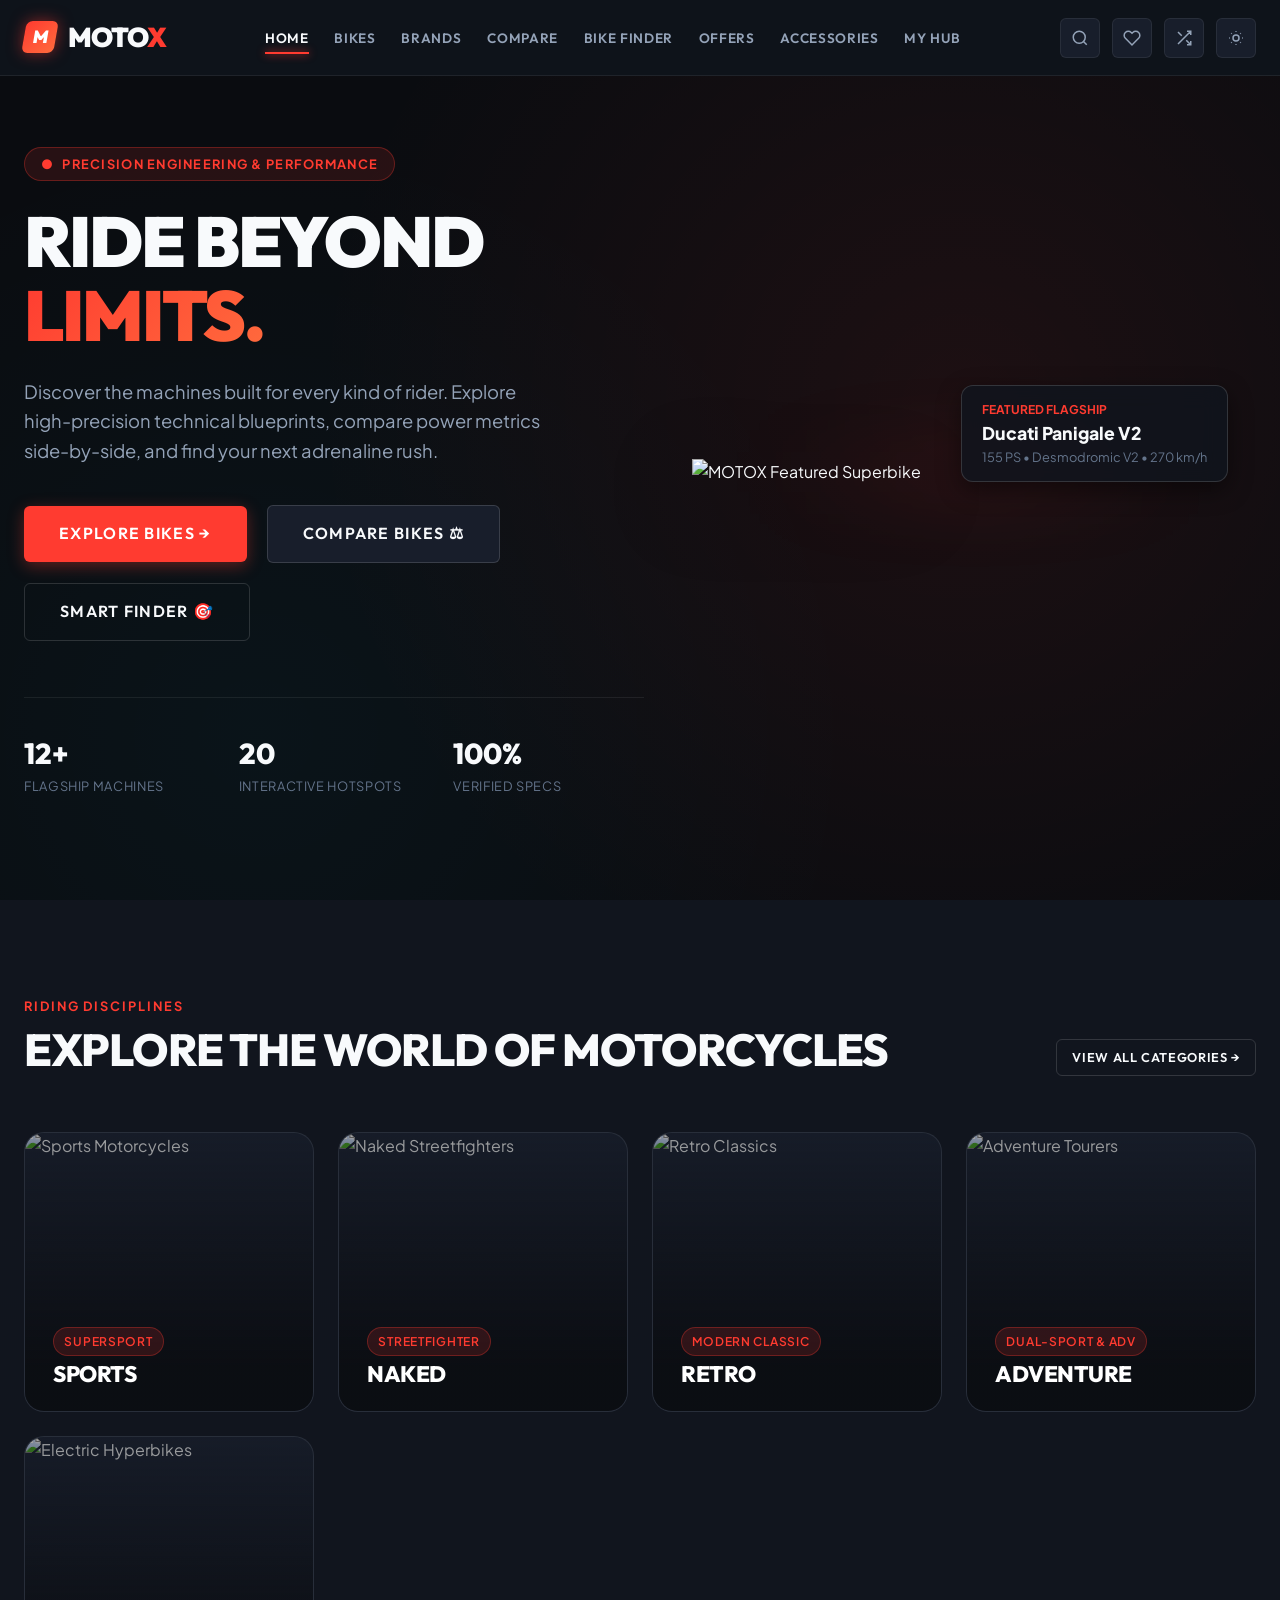
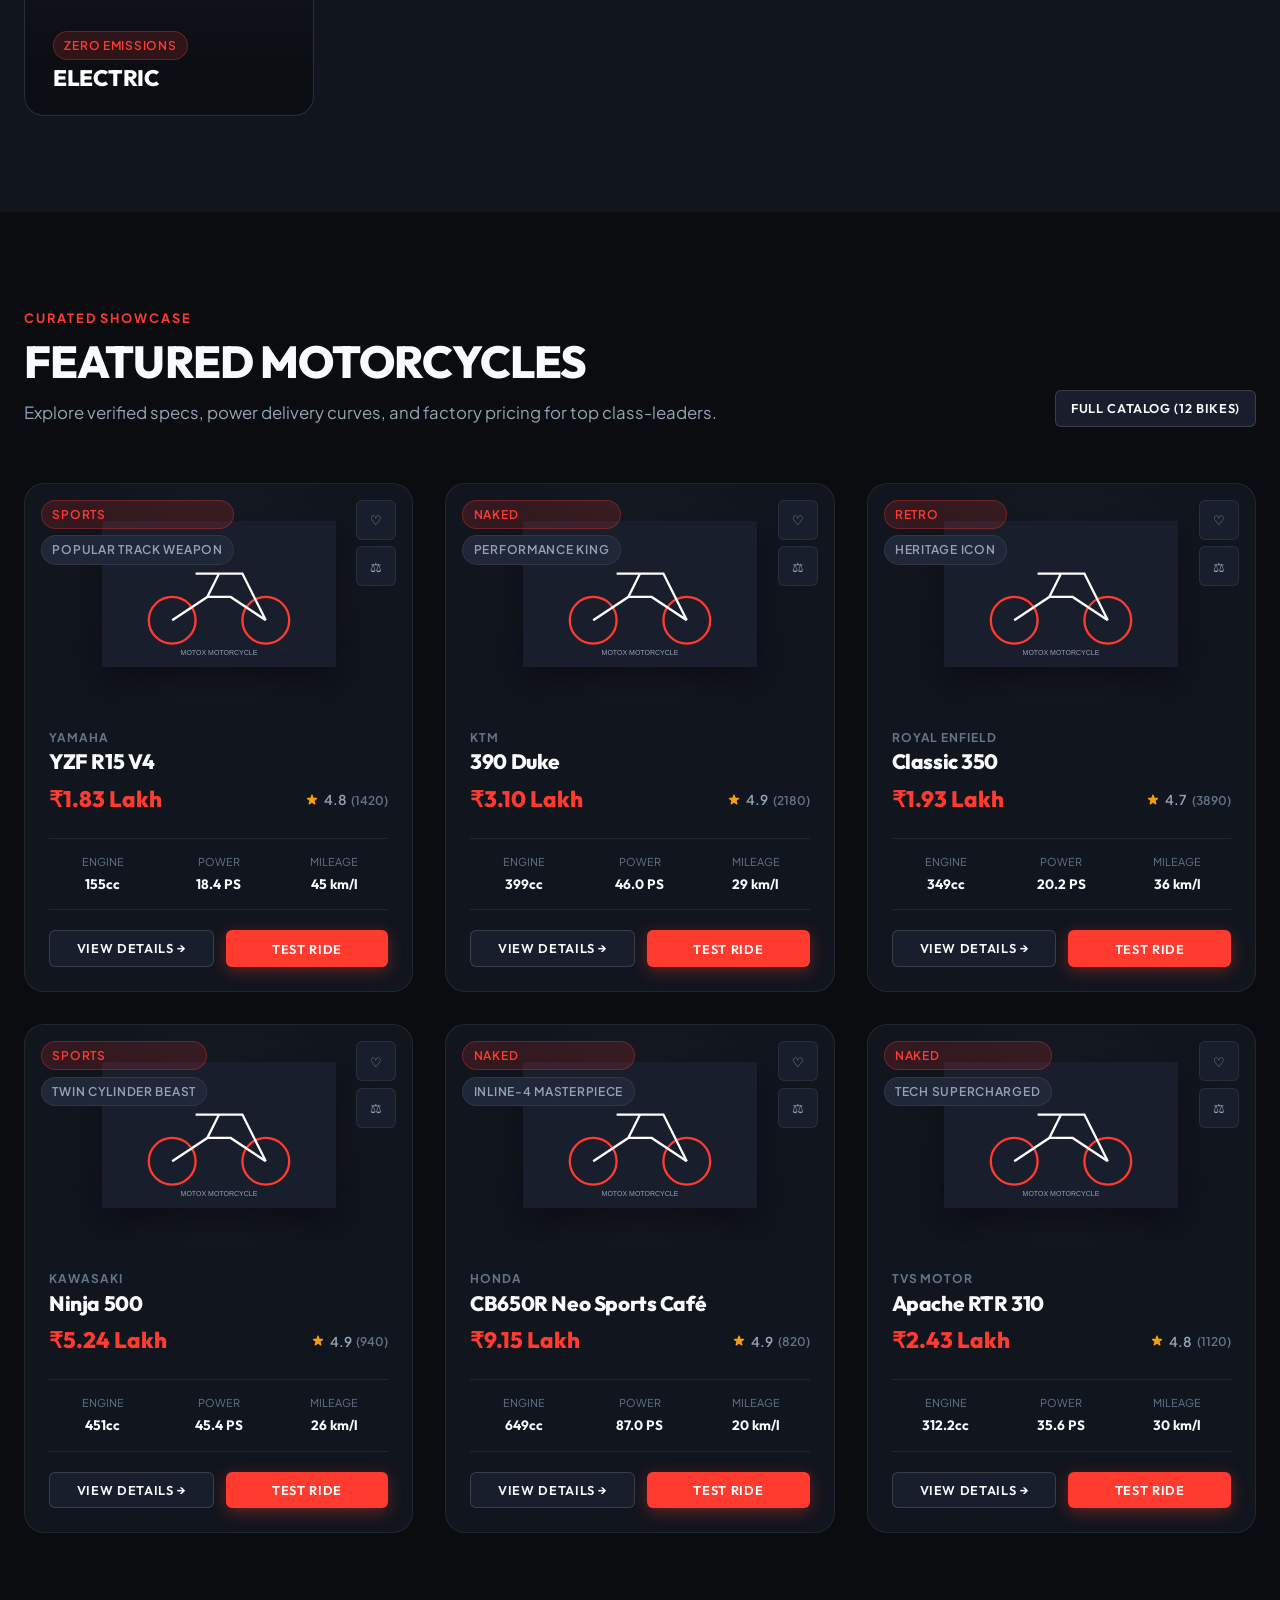
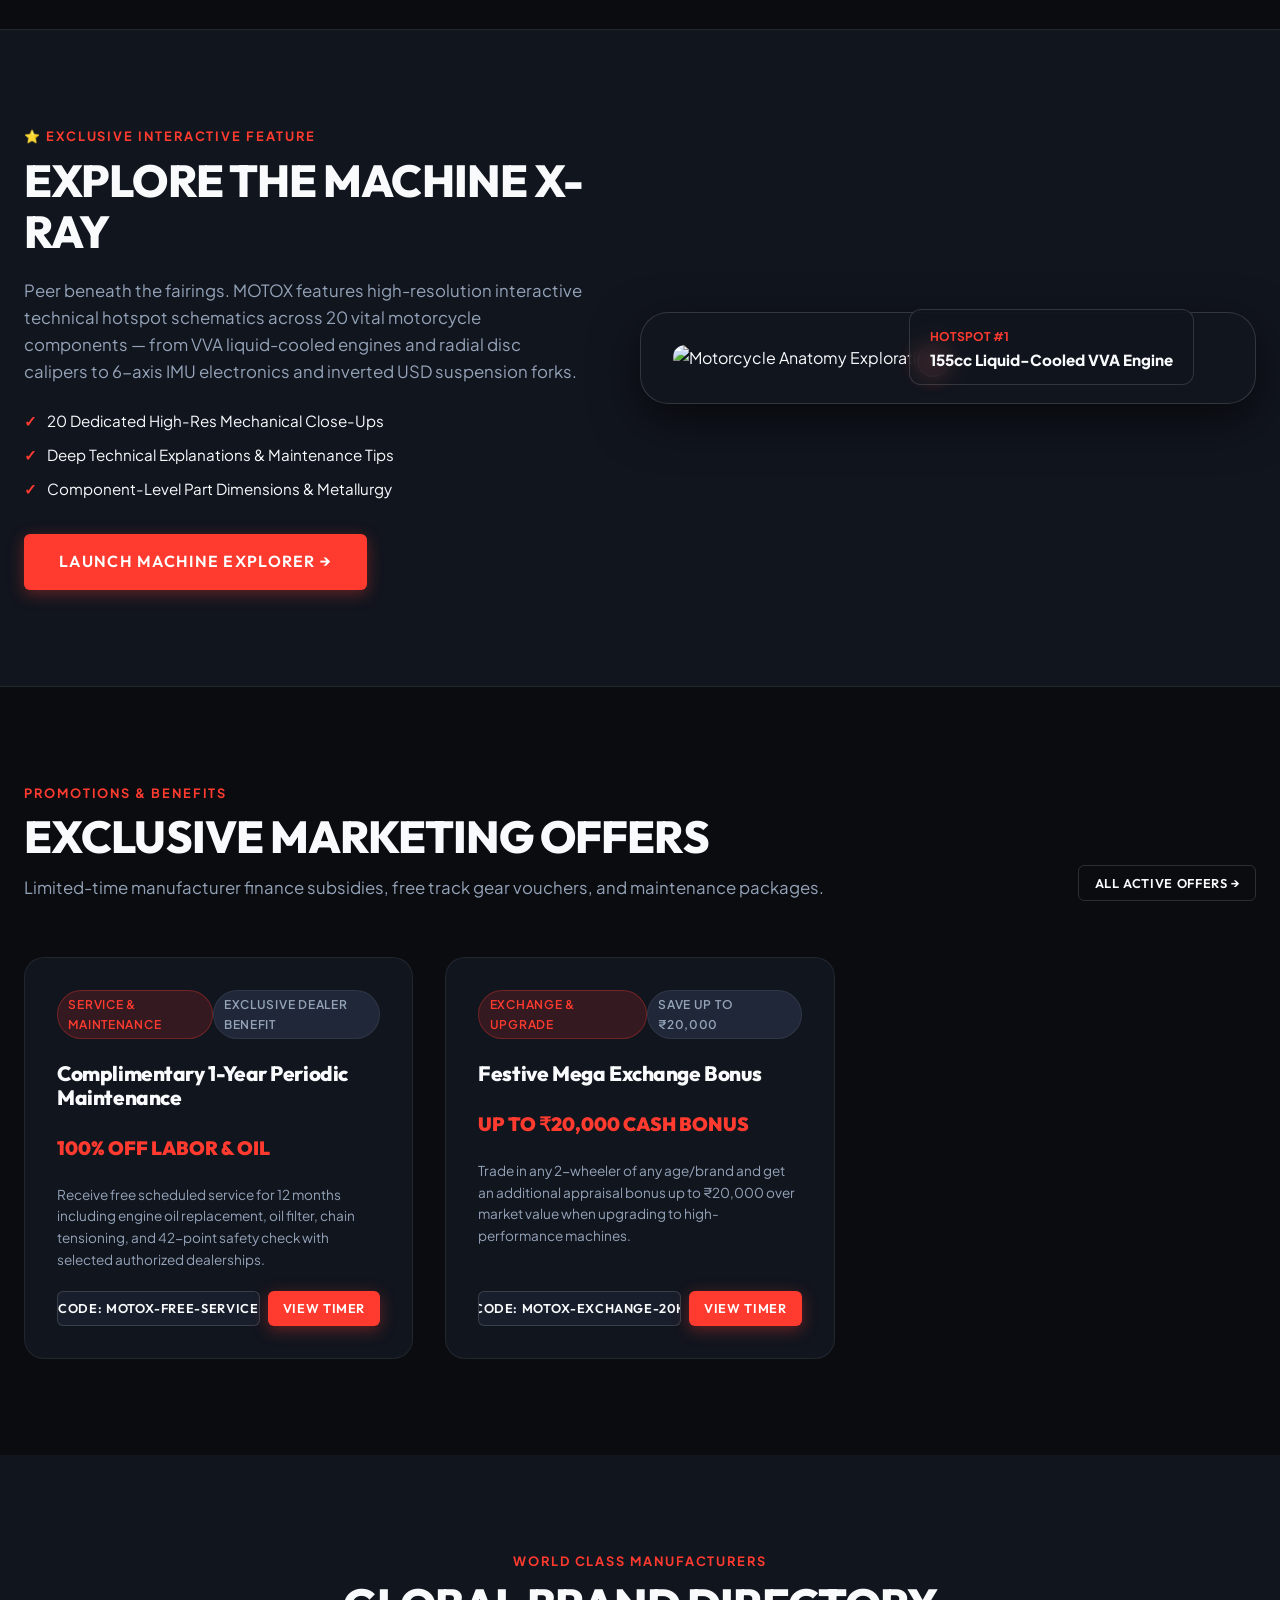
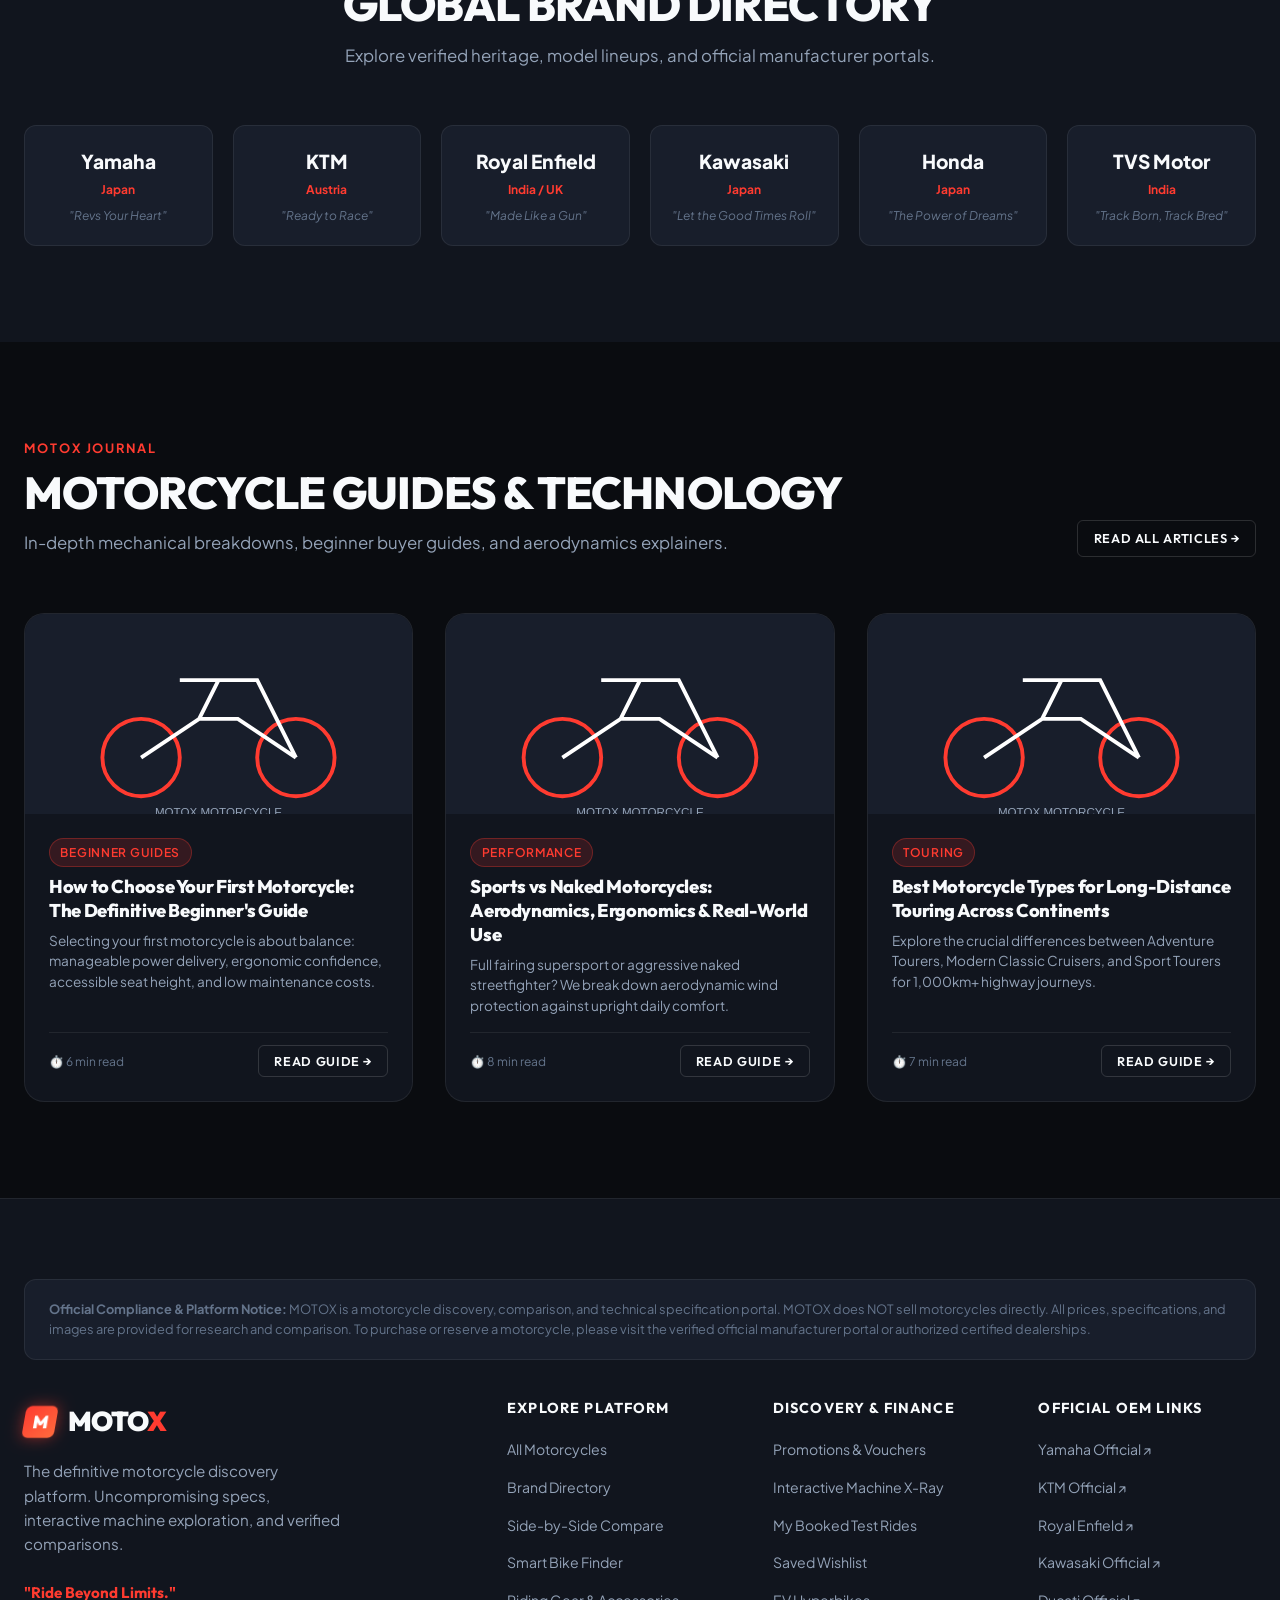
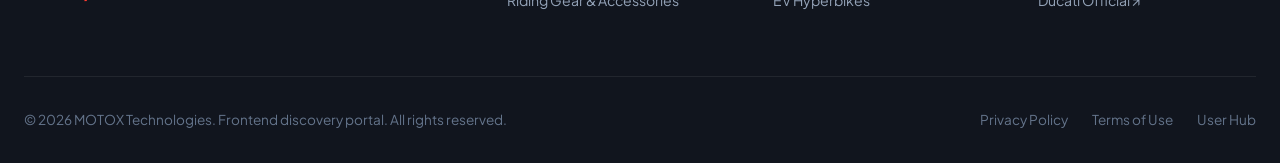
==== commit 9ee7e675: "Fix duplicate google-site-verification meta tag" ====
--- a/index.html
+++ b/index.html
@@ -1,7 +1,7 @@
 <!DOCTYPE html>
 <html lang="en" data-theme="dark">
 <head>
-  <meta name="google-site-verification" content="saJHfiMKY3LqbyK0bqYCzNXYrt9h3PHPN14oOECkrks" />
+<meta name="google-site-verification" content="saJHfiMKY3LqbyK0bqYCzNXYrt9h3PHPN14oOECkrks" />
   <meta charset="UTF-8">
   <meta name="viewport" content="width=device-width, initial-scale=1.0">
   <title>MOTOX — Discover, Compare & Explore Premium Motorcycles</title>
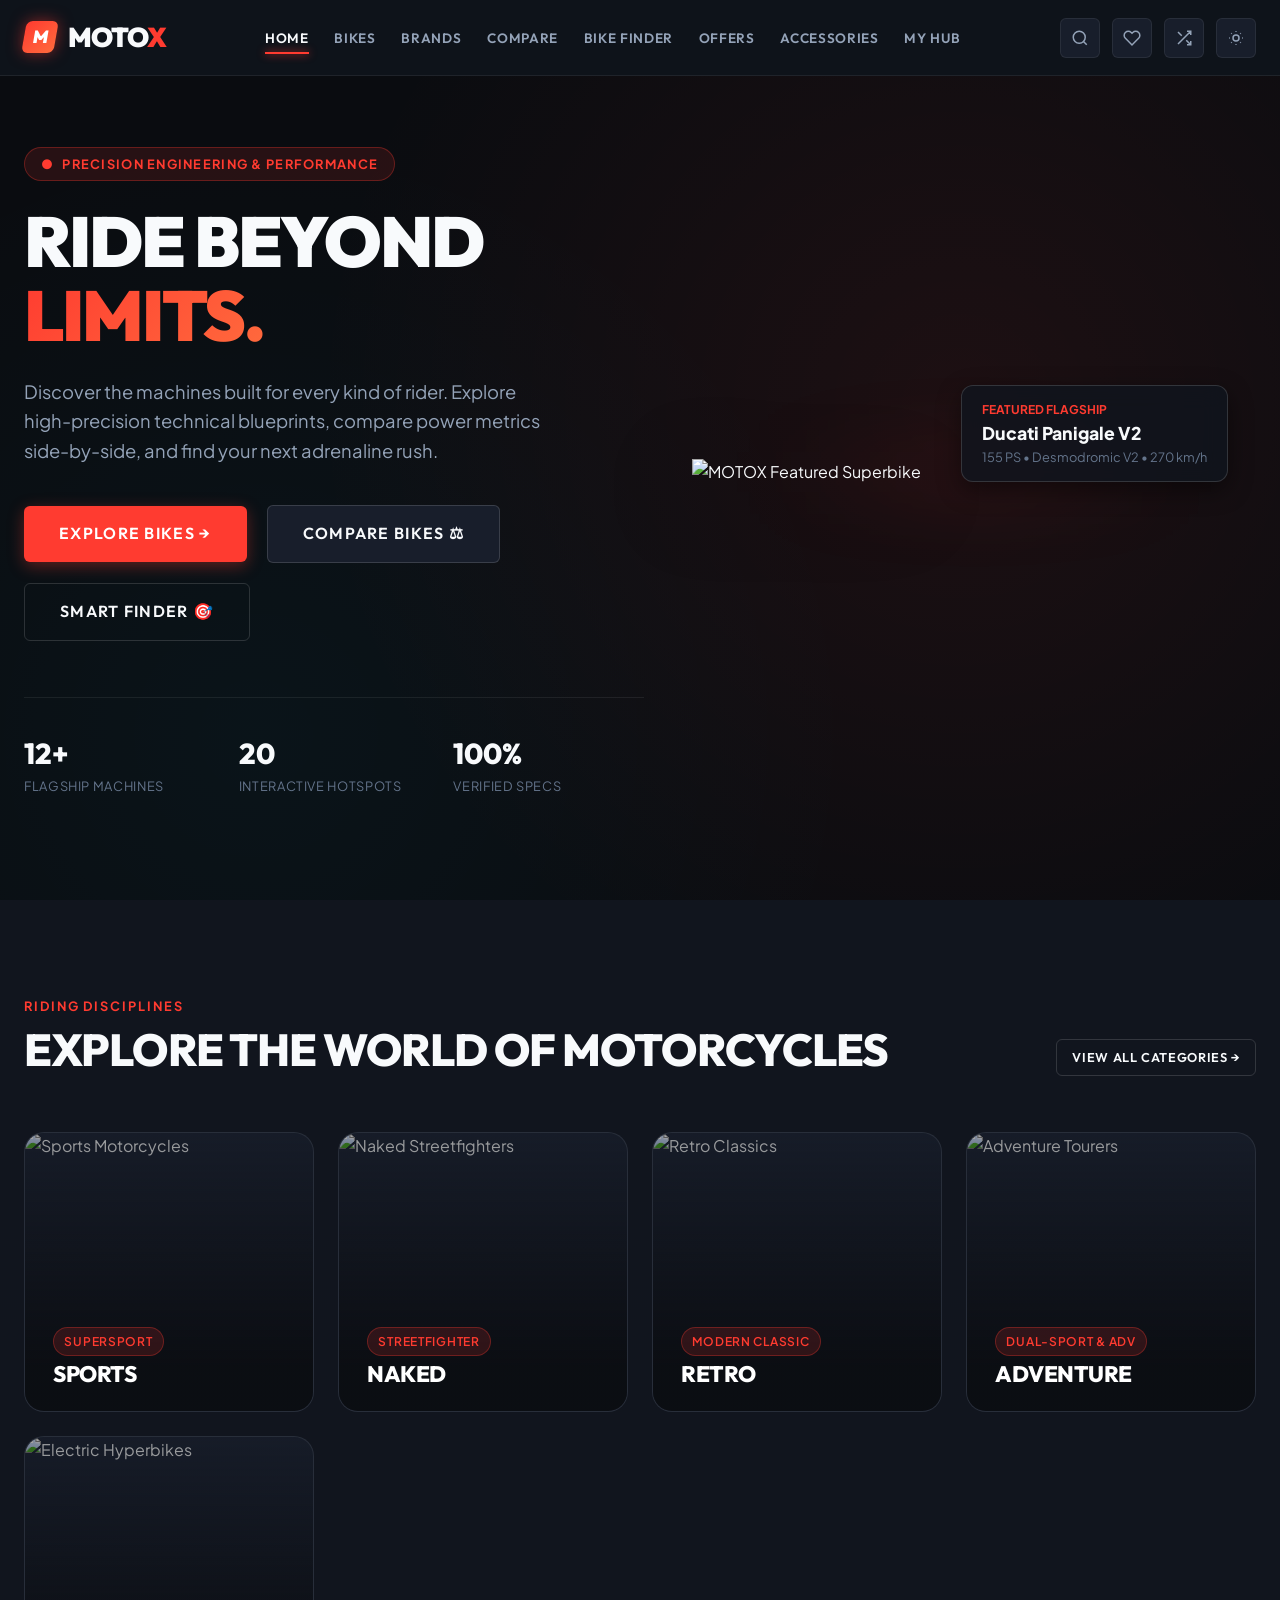
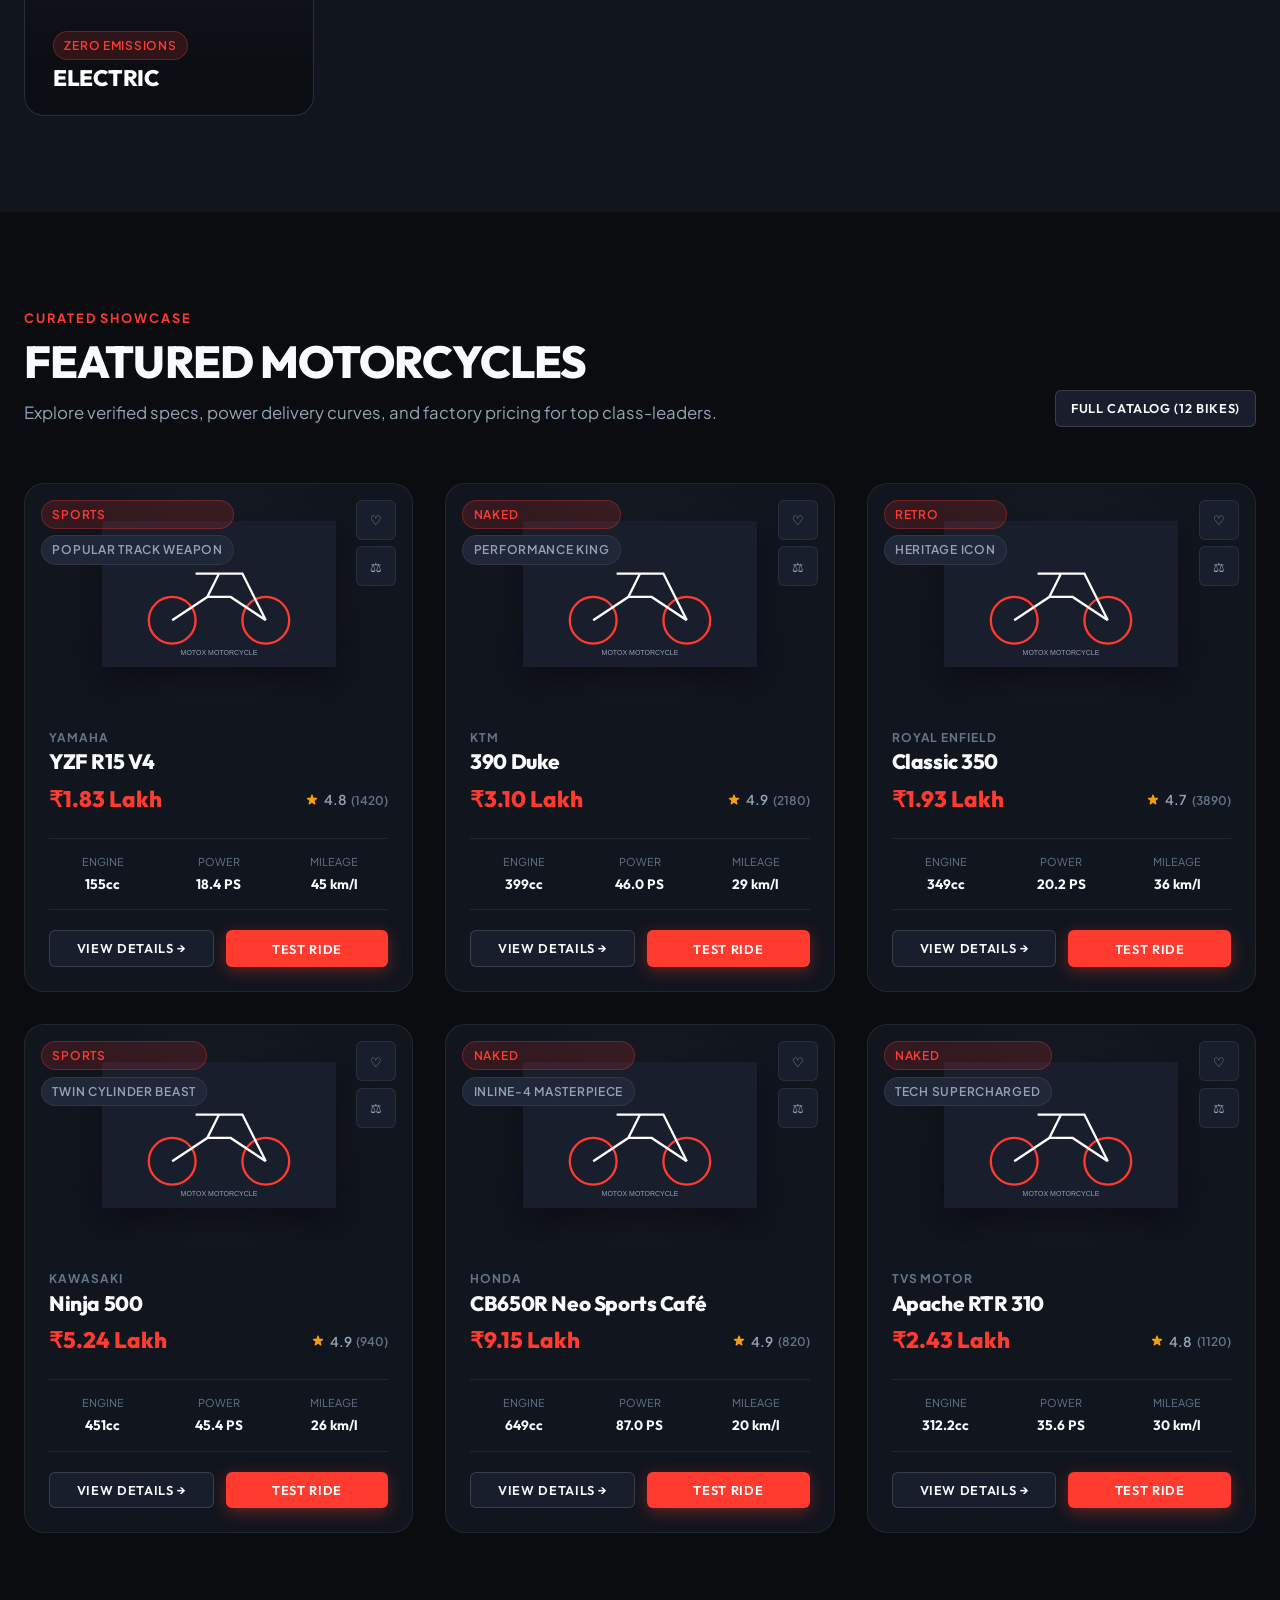
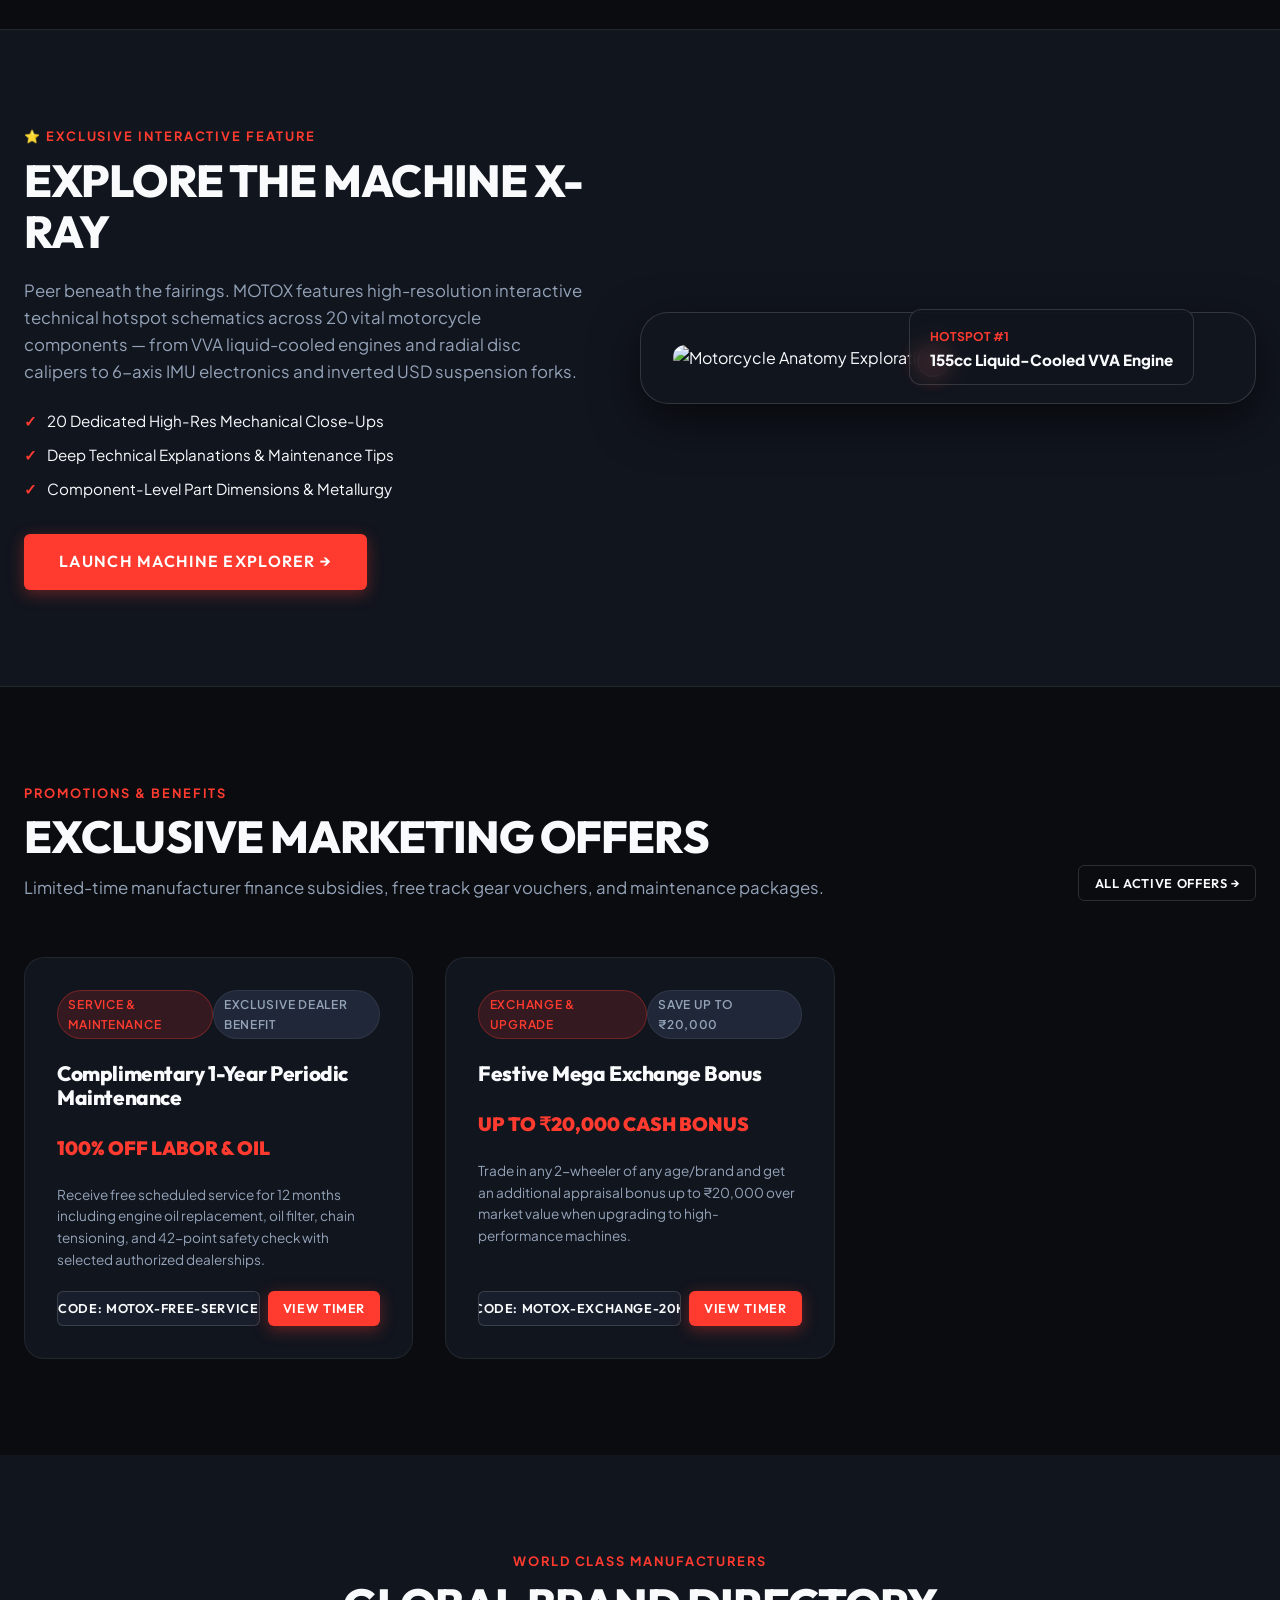
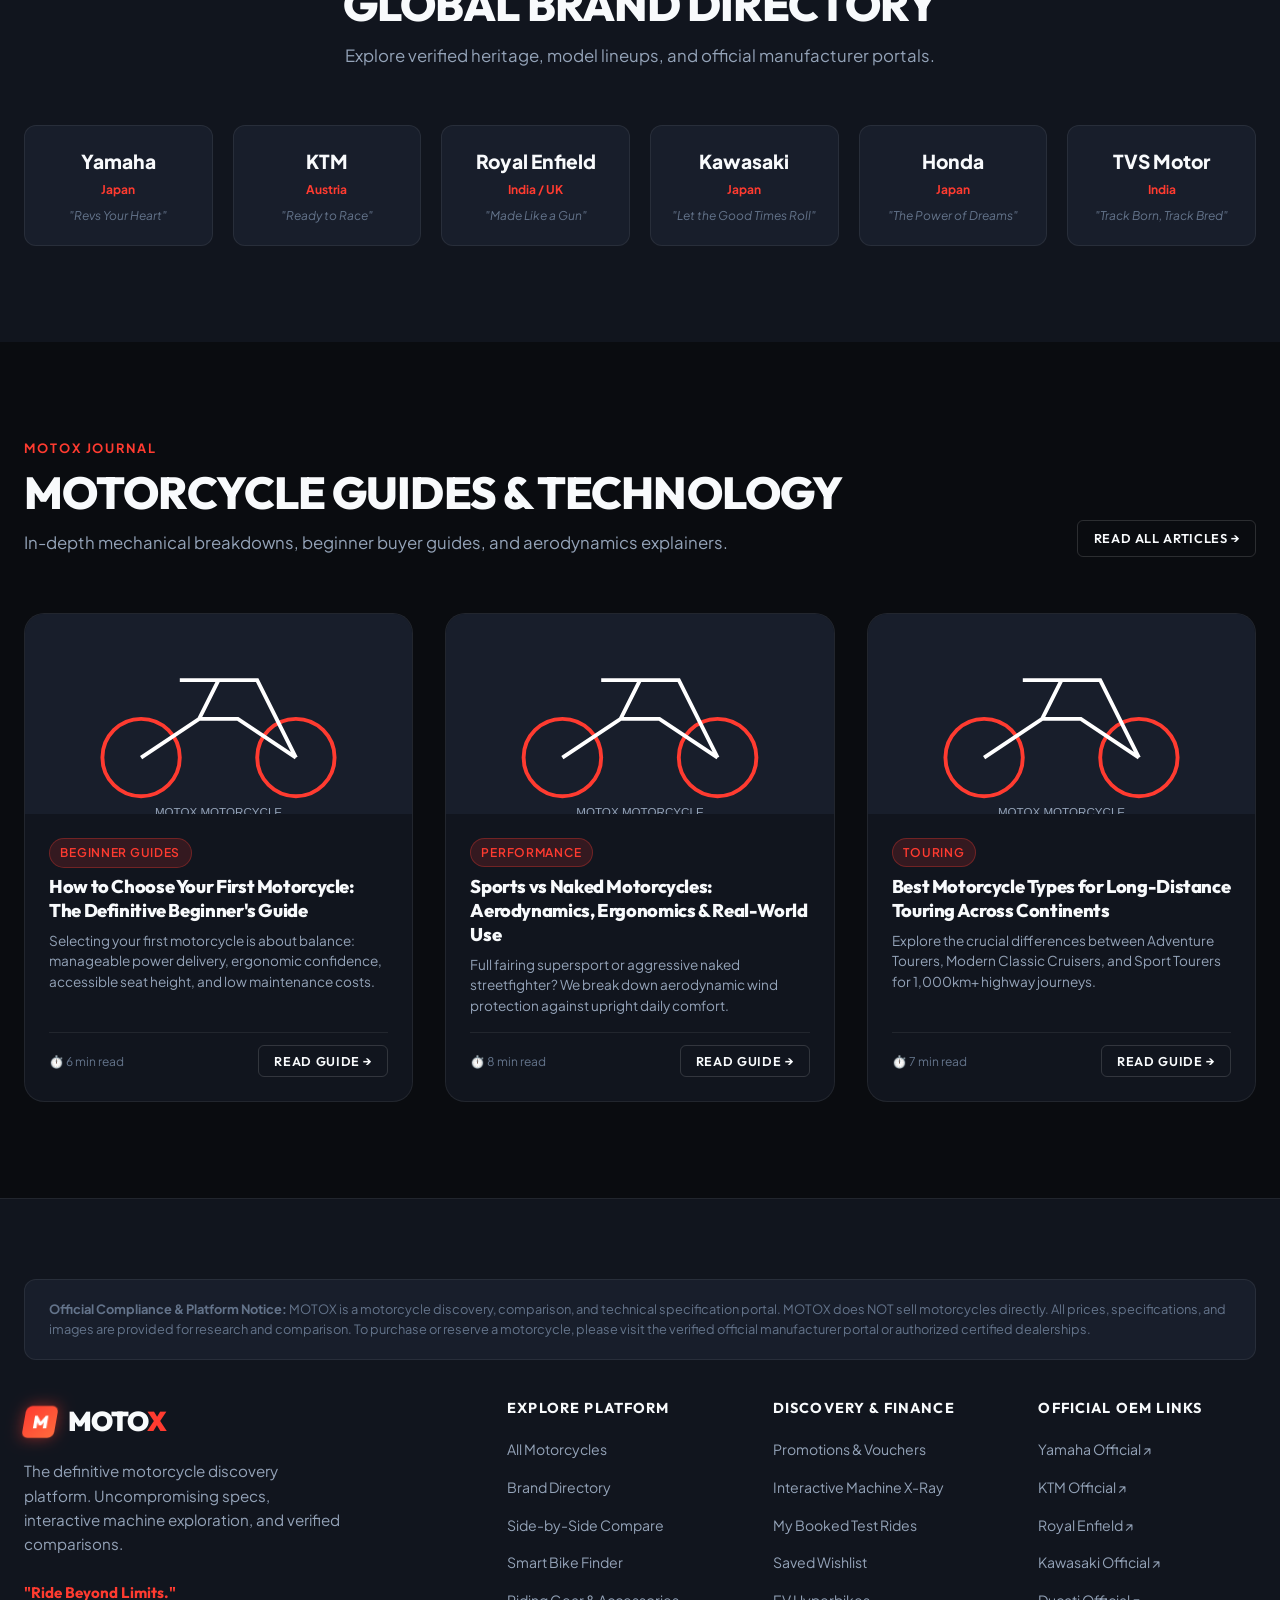
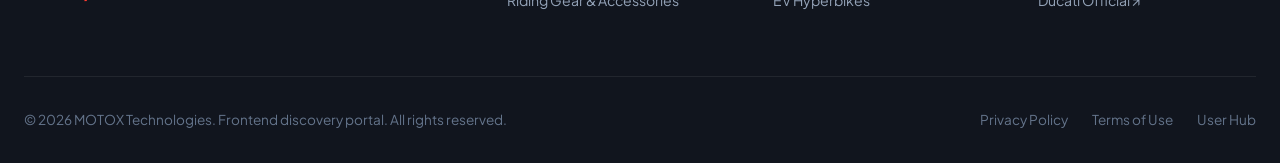
==== commit bb3db465: "Integrate Google Analytics tracking script Added Google Analytics tracking code to head section." ====
--- a/index.html
+++ b/index.html
@@ -1,6 +1,14 @@
 <!DOCTYPE html>
 <html lang="en" data-theme="dark">
-<head>
+<head><!-- Google tag (gtag.js) -->
+<script async src="https://www.googletagmanager.com/gtag/js?id=AW-18481810877"></script>
+<script>
+  window.dataLayer = window.dataLayer || [];
+  function gtag(){dataLayer.push(arguments);}
+  gtag('js', new Date());
+
+  gtag('config', 'AW-18481810877');
+</script>
 <meta name="google-site-verification" content="saJHfiMKY3LqbyK0bqYCzNXYrt9h3PHPN14oOECkrks" />
   <meta charset="UTF-8">
   <meta name="viewport" content="width=device-width, initial-scale=1.0">
